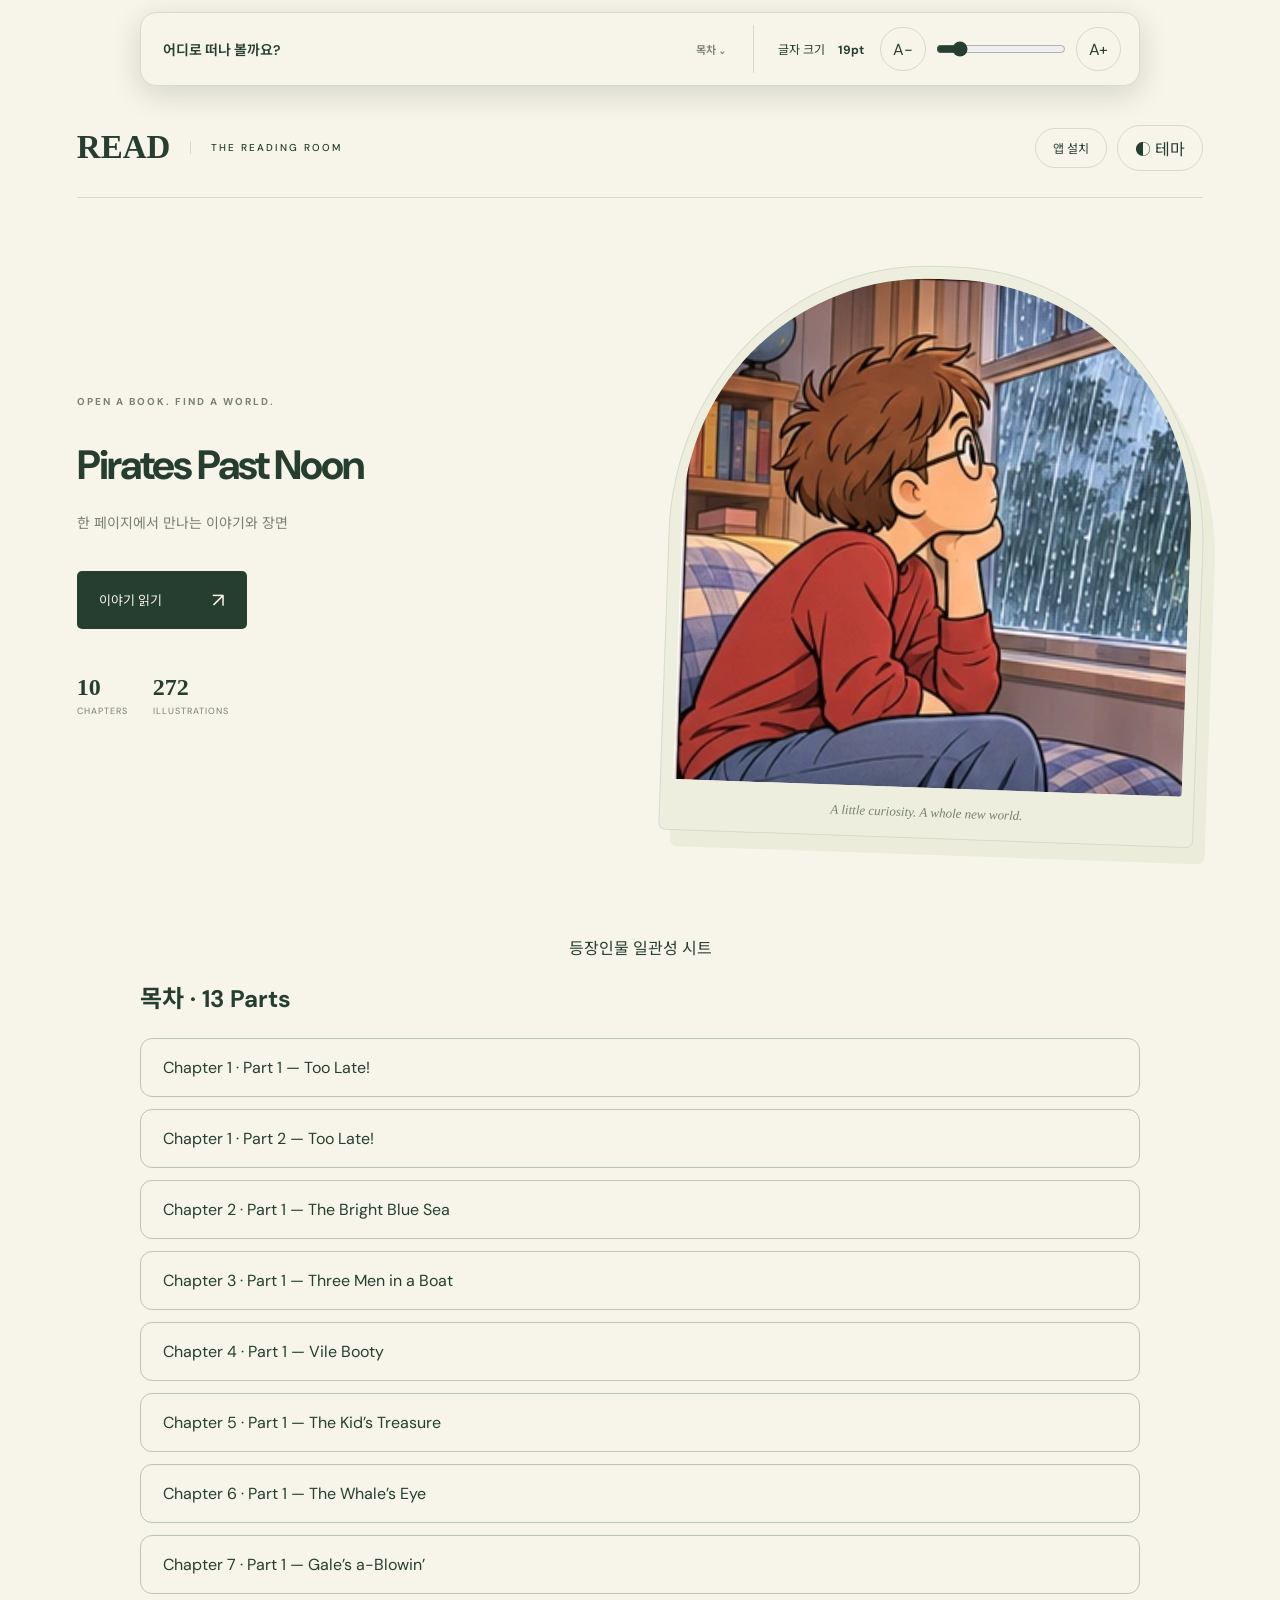
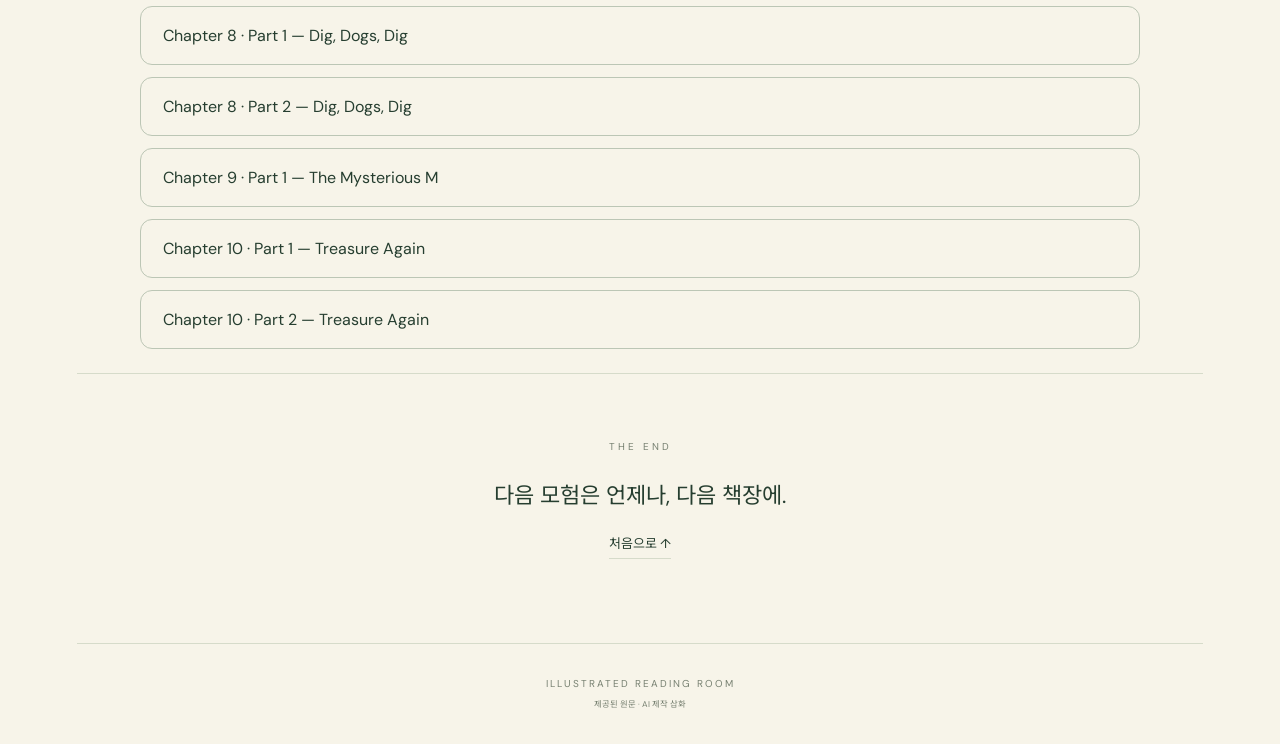
==== index.html @ d6812fd7 "Add pirate retreat scenes 257 through 272" ====
<!DOCTYPE html>

<html data-story-id="mth04-reading-room" lang="ko"><head><meta charset="utf-8"/><meta content="width=device-width,initial-scale=1,viewport-fit=cover" name="viewport"/><meta content="#263e30" name="theme-color"/><meta content="한 페이지에서 만나는 이야기와 장면" name="description"/><title>Pirates Past Noon · Illustrated Reader</title><link href="style.css?v=d8aa4997d341" rel="stylesheet"/><script defer="" src="app.js?v=d8aa4997d341"></script><script defer="" src="pwa.js?v=d8aa4997d341"></script><link href="manifest.webmanifest" rel="manifest"/><meta content="yes" name="mobile-web-app-capable"/><meta content="yes" name="apple-mobile-web-app-capable"/><meta content="Pirates Past Noon" name="apple-mobile-web-app-title"/><meta content="black-translucent" name="apple-mobile-web-app-status-bar-style"/><link href="assets/app-icon-180.png" rel="apple-touch-icon"/><link href="assets/app-icon-192.png" rel="icon" sizes="192x192" type="image/png"/><link href="learning.css" rel="stylesheet"/><script defer="" src="learning.js"></script></head>
<body><a class="skip" href="part-01-01.html">본문으로 이동</a><div aria-label="독서 도구" class="floating-reader" id="floating-reader" role="region"><details class="chapter-menu" id="chapter-menu"><summary>어디로 떠나 볼까요?<span aria-hidden="true">목차 ⌄</span></summary><nav aria-label="전체 이야기 목차" class="toc"><a href="part-01-01.html">Chapter 1 · Part 1 — Too Late!</a><a href="part-01-02.html">Chapter 1 · Part 2 — Too Late!</a><a href="part-02-01.html">Chapter 2 · Part 1 — The Bright Blue Sea</a><a href="part-03-01.html">Chapter 3 · Part 1 — Three Men in a Boat</a><a href="part-04-01.html">Chapter 4 · Part 1 — Vile Booty</a><a href="part-05-01.html">Chapter 5 · Part 1 — The Kid’s Treasure</a><a href="part-06-01.html">Chapter 6 · Part 1 — The Whale’s Eye</a><a href="part-07-01.html">Chapter 7 · Part 1 — Gale’s a-Blowin’</a><a href="part-08-01.html">Chapter 8 · Part 1 — Dig, Dogs, Dig</a><a href="part-08-02.html">Chapter 8 · Part 2 — Dig, Dogs, Dig</a><a href="part-09-01.html">Chapter 9 · Part 1 — The Mysterious M</a><a href="part-10-01.html">Chapter 10 · Part 1 — Treasure Again</a><a href="part-10-02.html">Chapter 10 · Part 2 — Treasure Again</a></nav></details><div class="reading-tools"><div><label for="font-size">글자 크기 <output for="font-size" id="font-value">19pt</output></label></div><div class="size-controls"><button aria-label="글자 크기 줄이기" id="smaller" type="button">A−</button><input aria-label="본문 글자 크기" id="font-size" max="50" min="14" step="1" type="range" value="19"/><button aria-label="글자 크기 늘리기" id="larger" type="button">A+</button></div></div></div>
<div class="shell"><header class="topbar"><a class="brand" href="#">READ<span>THE READING ROOM</span></a><button id="install-app" type="button">앱 설치</button><button aria-label="어두운 테마로 전환" id="theme" type="button">◐ <span>테마</span></button></header><main><div class="hero"><div class="hero-copy"><span class="eyebrow">OPEN A BOOK. FIND A WORLD.</span><h1 lang="en">Pirates Past Noon</h1><p class="hero-desc">한 페이지에서 만나는 이야기와 장면</p><a class="start" href="part-01-01.html">이야기 읽기 <span>↗</span></a><div class="stats"><span><b>10</b> CHAPTERS</span><span><b>272</b> ILLUSTRATIONS</span></div></div><div class="hero-art"><img alt="Jack watches the rain from his bedroom." height="306" src="assets/scene-0001.webp?v=d8aa4997d341" width="304"/><span class="art-note">A little curiosity. A whole new world.</span></div></div><p class="reader-links"><a href="characters.html">등장인물 일관성 시트</a></p><article><h2>목차 · 13 Parts</h2><nav class="part-index"><a href="part-01-01.html">Chapter 1 · Part 1 — Too Late!</a><a href="part-01-02.html">Chapter 1 · Part 2 — Too Late!</a><a href="part-02-01.html">Chapter 2 · Part 1 — The Bright Blue Sea</a><a href="part-03-01.html">Chapter 3 · Part 1 — Three Men in a Boat</a><a href="part-04-01.html">Chapter 4 · Part 1 — Vile Booty</a><a href="part-05-01.html">Chapter 5 · Part 1 — The Kid’s Treasure</a><a href="part-06-01.html">Chapter 6 · Part 1 — The Whale’s Eye</a><a href="part-07-01.html">Chapter 7 · Part 1 — Gale’s a-Blowin’</a><a href="part-08-01.html">Chapter 8 · Part 1 — Dig, Dogs, Dig</a><a href="part-08-02.html">Chapter 8 · Part 2 — Dig, Dogs, Dig</a><a href="part-09-01.html">Chapter 9 · Part 1 — The Mysterious M</a><a href="part-10-01.html">Chapter 10 · Part 1 — Treasure Again</a><a href="part-10-02.html">Chapter 10 · Part 2 — Treasure Again</a></nav></article><div class="end-note"><span>THE END</span><p>다음 모험은 언제나, 다음 책장에.</p><a href="#">처음으로 ↑</a></div></main><footer>ILLUSTRATED READING ROOM<br/><small>제공된 원문 · AI 제작 삽화</small></footer></div>
<dialog aria-labelledby="install-title" id="install-help"><h2 id="install-title">내 독서 앱으로 설치하기</h2><p id="install-instructions"></p><p class="install-note">설치 후 홈 화면이나 바탕 화면의 앱 아이콘을 눌러 열어 주세요.</p><div class="install-buttons"><button hidden="" id="read-fullscreen" type="button">전체화면으로 읽기</button><form method="dialog"><button>닫기</button></form></div></dialog></body></html>
---- style.css ----
@import url('https://fonts.googleapis.com/css2?family=DM+Sans:wght@400;500;600;700&family=Noto+Sans+KR:wght@400;500;600;700;800&display=swap');
:root{--paper:#f7f4e9;--ink:#263e30;--muted:#778071;--line:#d6dbca;--accent:#d6e17b;--card:#eeeedf;--reading:19pt;color-scheme:light}*{box-sizing:border-box}html{scroll-behavior:smooth;scroll-padding-top:24px}body{margin:0;background:var(--paper);color:var(--ink);font-family:'DM Sans','Noto Sans KR',sans-serif}body.dark{--paper:#19251e;--ink:#e8ecdf;--muted:#abb8a5;--line:#3e5143;--accent:#c7d777;--card:#23332a;color-scheme:dark}a{color:inherit;text-decoration:none}button,input{font:inherit}button{cursor:pointer;color:inherit;background:transparent;border:1px solid var(--line);border-radius:30px;padding:10px 17px}button:hover{background:var(--card)}button:disabled{opacity:.35;cursor:default}:focus-visible{outline:3px solid #b3783f;outline-offset:5px}.shell{max-width:1440px;margin:auto;padding:0 6%}.topbar{height:100px;display:flex;align-items:center;justify-content:space-between;border-bottom:1px solid var(--line)}.brand{font-family:Georgia,serif;font-weight:bold;font-size:33px;display:flex;align-items:center;gap:20px}.brand span{font-family:'DM Sans',sans-serif;font-size:10px;letter-spacing:2px;font-weight:500;border-left:1px solid var(--line);padding-left:20px}.hero{display:grid;grid-template-columns:1fr 1fr;align-items:center;gap:5%;padding:68px 0 80px}.eyebrow,.section-label>span{font-size:10px;letter-spacing:2px;font-weight:700;color:var(--muted)}h1{font-size:clamp(30px,3.2vw,47px);line-height:1.5;letter-spacing:-2px;margin:25px 0 0}.hero-en{font-family:Georgia,serif;font-style:italic;font-size:clamp(26px,3vw,42px);margin:12px 0 26px;color:var(--muted)}.hero-desc{font-size:14px;line-height:1.9;color:var(--muted)}.start{display:inline-flex;gap:50px;align-items:center;background:var(--ink);color:var(--paper);padding:16px 22px;border-radius:5px;margin-top:20px;font-size:13px}.start span{font-size:20px}.stats{display:flex;gap:25px;margin-top:45px;font-size:9px;letter-spacing:1px;color:var(--muted)}.stats b{font-family:Georgia,serif;font-size:24px;color:var(--ink);display:block;letter-spacing:0;margin-bottom:4px}.hero-art{position:relative;transform:rotate(2deg);padding:12px;background:var(--card);border:1px solid var(--line);border-radius:48% 48% 7px 7px;box-shadow:12px 16px 0 #a8b58222}.hero-art img{width:100%;height:auto;display:block;aspect-ratio:1;object-fit:cover;border-radius:48% 48% 3px 3px}.art-note{display:block;font-family:Georgia,serif;font-style:italic;text-align:center;font-size:13px;padding:17px 5px 5px;color:var(--muted)}.toc{border-top:1px solid var(--line);padding:45px 0 38px}.section-label h2{font-size:24px;letter-spacing:-1px;margin:10px 0 30px}.toc-book{margin-top:28px}.toc-book h3{font-size:12px;letter-spacing:1px;font-weight:600}.toc-links{display:grid;grid-template-columns:repeat(3,1fr);gap:0 25px}.toc-links a{padding:13px 0;border-bottom:1px solid var(--line);font-family:Georgia,serif;font-size:14px;display:flex;gap:15px;align-items:center}.toc-links a:hover{color:#a76936}.toc-links span{font-family:'DM Sans',sans-serif;color:var(--muted);font-size:10px}.reading-tools{display:flex;justify-content:space-between;align-items:center;gap:20px;padding:26px;background:var(--card);border-radius:7px;margin:12px 0 80px}.reading-tools label{display:block;margin-top:9px;font-size:13px}output{margin-left:10px;font-weight:700}.size-controls{display:flex;align-items:center;gap:12px}.size-controls input{width:180px;accent-color:var(--ink)}article{max-width:1000px;margin:auto}.book-intro{padding:65px 0;border-top:1px solid var(--line);margin-top:80px}.book-intro>span{font-size:11px;letter-spacing:3px}.book-intro h2{font:clamp(36px,5vw,64px)/1.15 Georgia,serif;max-width:650px;margin:20px 0}.book-intro p{font-size:13px;color:var(--muted)}.chapter{padding:30px 0 85px;scroll-margin-top:25px}.chapter-head{margin-bottom:45px;border-top:1px solid var(--line);padding-top:24px}.chapter-head>span{font-size:10px;letter-spacing:2px;color:var(--muted)}.chapter-head h3{font:clamp(29px,4vw,44px)/1.25 Georgia,serif;margin:16px 0}.story-text{font-family:Georgia,'Times New Roman',serif;font-size:var(--reading);line-height:1.85;overflow-wrap:anywhere;white-space:pre-line;margin:0 0 1em}figure{max-width:760px;margin:48px auto 55px}figure img{display:block;width:100%;height:auto;border-radius:5px;border:1px solid var(--line)}figcaption{font-size:12px;line-height:1.7;color:var(--muted);margin-top:13px}figcaption span{font-size:9px;letter-spacing:2px;margin-right:8px}.end-note{text-align:center;padding:60px 0 90px;border-top:1px solid var(--line)}.end-note span{font-size:10px;letter-spacing:3px;color:var(--muted)}.end-note p{font-size:22px}.end-note a{font-size:13px;border-bottom:1px solid var(--line);padding-bottom:6px}footer{text-align:center;border-top:1px solid var(--line);padding:30px;font-size:10px;letter-spacing:2px;line-height:2;color:var(--muted)}footer small{letter-spacing:0}.skip{position:absolute;top:-100px}.skip:focus{top:10px;background:var(--accent);padding:15px;z-index:10}@media(max-width:700px){.shell{padding:0 22px}.topbar{height:76px}.brand{font-size:27px;gap:12px}.brand span{font-size:8px;padding-left:12px;letter-spacing:1px}.hero{grid-template-columns:1fr;padding:45px 0;gap:40px}.hero-art{max-width:440px;width:100%;margin:auto}.hero-copy h1{font-size:34px}.hero-en{font-size:33px}.stats{margin-top:30px;gap:35px}.toc-links{grid-template-columns:repeat(2,minmax(0,1fr));gap:0 16px}.toc-links a{font-size:12px;gap:8px}.reading-tools{padding:20px;flex-direction:column;align-items:flex-start;margin-bottom:40px}.size-controls{width:100%}.size-controls input{flex:1;min-width:0}.book-intro{margin-top:30px;padding:40px 0}.chapter{padding-bottom:45px}figure{margin:32px 0}.hero-desc{font-size:13px}.chapter-head{margin-bottom:30px}}@media(prefers-reduced-motion:reduce){html{scroll-behavior:auto}}
/* Always-available reading controls */
.floating-reader{position:fixed;z-index:100;top:12px;left:50%;transform:translateX(-50%);width:min(1000px,calc(100% - 32px));display:flex;align-items:center;gap:24px;padding:12px 18px;background:var(--paper);border:1px solid var(--line);border-radius:16px;box-shadow:0 8px 30px #15261b26}
.chapter-menu{position:relative;flex:1;min-width:0}
.chapter-menu summary{display:flex;align-items:center;justify-content:space-between;gap:20px;cursor:pointer;list-style:none;font-size:14px;font-weight:600;padding:10px 4px}
.chapter-menu summary::-webkit-details-marker{display:none}
.chapter-menu summary>span{color:var(--muted);font-size:11px;white-space:nowrap}
.chapter-menu[open] summary>span{color:var(--ink)}
.floating-reader .toc{position:absolute;left:-18px;top:calc(100% + 20px);width:min(520px,calc(100vw - 32px));max-height:min(65vh,560px);overflow-y:auto;overscroll-behavior:contain;padding:12px 22px 22px;margin:0;border:1px solid var(--line);border-radius:14px;background:var(--paper);box-shadow:0 12px 36px #15261b26}
.floating-reader .toc-book{margin-top:10px}
.floating-reader .toc-links{grid-template-columns:repeat(2,minmax(0,1fr));gap:0 20px}
.floating-reader .reading-tools{flex:none;margin:0;padding:0 0 0 24px;border-left:1px solid var(--line);border-radius:0;background:transparent;gap:16px}
.floating-reader .reading-tools label{margin:0;font-size:12px;white-space:nowrap}
.floating-reader .size-controls{gap:8px;width:auto}
.floating-reader .size-controls button{padding:8px 12px;min-height:40px}
.floating-reader .size-controls input{width:130px;min-height:32px}
.shell{padding-top:90px}
html{scroll-padding-top:120px}
.chapter{scroll-margin-top:12px}
.skip:focus{top:100px;z-index:101}
@media(max-width:700px){
 .floating-reader{top:8px;width:calc(100% - 24px);padding:8px 14px;display:block;border-radius:13px}
 .chapter-menu summary{padding:5px 0 10px;font-size:13px;min-height:36px}
 .floating-reader .reading-tools{border-left:0;border-top:1px solid var(--line);padding:8px 0 0;display:flex;flex-direction:row;align-items:center;gap:10px}
 .floating-reader .reading-tools label{font-size:11px}
 .floating-reader output{margin-left:5px}
 .floating-reader .size-controls{flex:1;min-width:0;gap:6px}
 .floating-reader .size-controls input{flex:1;width:50px;min-width:0}
 .floating-reader .size-controls button{padding:7px 10px;font-size:12px}
 .floating-reader .toc{left:-14px;top:calc(100% + 63px);width:calc(100vw - 24px);max-height:calc(100dvh - 155px);padding:12px 16px 18px}
 .shell{padding-top:122px}
 html{scroll-padding-top:145px}
 .skip:focus{top:125px}
}
/* Installed app and installation help */
.floating-reader{top:calc(12px + env(safe-area-inset-top,0px))}
.shell{padding-top:calc(90px + env(safe-area-inset-top,0px));padding-bottom:env(safe-area-inset-bottom,0px)}
html{scroll-padding-top:calc(120px + env(safe-area-inset-top,0px))}
#install-app{font-size:12px;margin-left:auto;margin-right:10px}
#install-app[hidden],#read-fullscreen[hidden]{display:none}
#install-help{color:var(--ink);background:var(--paper);border:1px solid var(--line);border-radius:18px;padding:28px;width:min(440px,calc(100% - 36px));max-height:80dvh;overflow:auto;box-shadow:0 20px 80px #0004}
#install-help::backdrop{background:#15261b99}
#install-help h2{font-size:20px;margin:0 0 18px;line-height:1.5}
#install-help p{font-size:14px;line-height:1.9}
#install-help .install-note{font-size:12px;color:var(--muted)}
.install-buttons{display:flex;flex-wrap:wrap;justify-content:flex-end;gap:10px;margin-top:24px}
.install-buttons form{margin:0}
@media(max-width:700px){
 .floating-reader{top:calc(8px + env(safe-area-inset-top,0px))}
 .shell{padding-top:calc(122px + env(safe-area-inset-top,0px))}
 html{scroll-padding-top:calc(145px + env(safe-area-inset-top,0px))}
 #install-app{font-size:11px;padding:9px 11px;margin-right:6px}
 .topbar .brand span{display:none}
}
@media(display-mode:fullscreen),(display-mode:standalone){#install-app{display:none}}


/* Responsive reading layout and safe-area-aware floating controls. */
:root{--reader-bar-bottom:100px}
html{-webkit-text-size-adjust:100%;text-size-adjust:100%;scroll-padding-top:calc(var(--reader-bar-bottom) + 18px)}
.shell{padding-top:calc(var(--reader-bar-bottom) + 12px);padding-left:max(22px,env(safe-area-inset-left));padding-right:max(22px,env(safe-area-inset-right))}
.floating-reader{max-width:1000px}
.chapter-menu{position:static}
.floating-reader .toc{left:0;right:0;top:calc(100% + 8px);width:auto;max-height:calc(100dvh - var(--reader-bar-bottom) - 24px);scrollbar-gutter:stable}
.floating-reader .toc-links a{min-height:48px;font-family:'Noto Sans KR',sans-serif;line-height:1.6}
.floating-reader .size-controls button{min-width:44px;min-height:44px;touch-action:manipulation}
.floating-reader .size-controls input{min-height:44px;cursor:pointer}
.chapter-menu summary{min-height:44px}
article,.hero-copy,.chapter,.system-message{min-width:0}
.story-text{line-height:1.85}
figure a{display:block}
img{max-width:100%}
.skip:focus{top:calc(var(--reader-bar-bottom) + 8px)}
@media(min-width:701px){.shell{padding-left:6%;padding-right:6%}}
@media(max-width:700px){
 :root{--reading:16pt;--reader-bar-bottom:120px}
 .floating-reader{left:max(12px,env(safe-area-inset-left));right:max(12px,env(safe-area-inset-right));width:auto;transform:none;padding:4px 12px 6px;border-radius:12px}
 .chapter-menu summary{padding:0 2px;font-size:13px;gap:12px}
 .floating-reader .reading-tools{padding:2px 0 0;gap:10px}
 .floating-reader .reading-tools label{font-size:12px}
 .floating-reader .size-controls{gap:4px}
 .floating-reader .size-controls button{padding:0;font-size:13px}
 .floating-reader .size-controls input{width:100%;flex:1;min-width:30px;margin:0 4px}
 .floating-reader .toc{padding:10px 16px 16px;max-height:calc(100dvh - var(--reader-bar-bottom) - 20px)}
 .floating-reader .toc-links{grid-template-columns:1fr;gap:0}
 .floating-reader .toc-links a{font-size:14px;gap:14px;padding:10px 0}
 .topbar{height:64px;gap:8px}
 .topbar .brand{font-size:24px;letter-spacing:2px;white-space:nowrap}
 .topbar button{min-height:44px}
 #install-app{font-size:12px;padding:8px 12px}
 #theme{font-size:12px;padding:8px 12px;white-space:nowrap}
 .hero{padding:30px 0 40px;gap:28px}
 .hero h1{font-size:56px;line-height:1.25;margin-top:18px}
 .hero .eyebrow{font-size:9px;letter-spacing:1.5px}
 .hero-desc{font-size:17px;margin:14px 0;line-height:1.65;overflow-wrap:anywhere}
 .start{margin-top:12px;min-height:48px;padding:12px 20px}
 .stats{margin-top:24px;gap:32px}
 .hero-art{padding:7px;box-shadow:5px 7px 0 #a8b58222}
 .art-note{font-size:12px;padding:12px 4px 5px}
 .chapter{padding:18px 0 38px;scroll-margin-top:8px}
 .chapter-head{padding-top:20px;margin-bottom:26px}
 .chapter-head h3{font-size:27px;line-height:1.45;word-break:keep-all;overflow-wrap:anywhere}
 .story-text{margin-bottom:1em;line-height:1.85;letter-spacing:-.02em}
 .system-message{padding:14px 12px;border-left-width:2px;line-height:1.8;word-break:normal;overflow-wrap:anywhere}
 .scene-break{padding:12px}
 figure{margin:28px 0 34px}
 figure img{border-radius:3px}
 figcaption{font-size:11px;line-height:1.65;margin-top:9px;overflow-wrap:anywhere}
 .end-note{padding:36px 0 48px}
 .end-note p{font-size:18px;line-height:1.7;word-break:keep-all}
 footer{padding:24px 0;font-size:10px;letter-spacing:1px;overflow-wrap:anywhere}
 footer>a{display:inline-flex;align-items:center;min-height:44px;font-size:12px;letter-spacing:0}
 #install-help{padding:22px;max-height:calc(100dvh - 40px - env(safe-area-inset-top) - env(safe-area-inset-bottom))}
 .install-buttons button{min-height:44px}
}
@media(max-width:350px){
 .shell{padding-left:max(16px,env(safe-area-inset-left));padding-right:max(16px,env(safe-area-inset-right))}
 .floating-reader .reading-tools{gap:6px}
 .floating-reader .reading-tools label{font-size:11px}
 .floating-reader .size-controls input{margin:0 2px}
 .hero h1{font-size:50px}
}
---- learning.css ----
.vocab-word{font:inherit;color:inherit;border:0;background:transparent;padding:0;text-decoration:underline;text-underline-offset:.18em;cursor:pointer}.vocab-word:focus-visible{outline:2px solid #b36a23;border-radius:3px}.vocabulary-card{display:block;margin:.55em 0;padding:.7em .85em;border:1px solid #b2bdab;border-radius:12px;background:#eef1e5;font-size:.8em;line-height:1.6}.vocabulary-card>span{display:block}.vocabulary-card>button{font:inherit;margin-top:.3em;cursor:pointer}.dark .vocabulary-card{background:#26392f}.reader-links{text-align:center}.story-figure img{height:auto;object-fit:contain}
.part-links{display:flex;gap:12px;flex-wrap:wrap;justify-content:center;margin:24px auto}.part-links a{padding:6px 12px;border:1px solid #bcc6b5;border-radius:18px;color:inherit}.story-text{scroll-margin-top:150px}
.part-index{display:grid;gap:12px;margin:24px 0}.part-index a{padding:18px 22px;border:1px solid #bcc6b5;border-radius:12px;color:inherit;text-decoration:none}.part-index a:hover{background:#dce7d5}
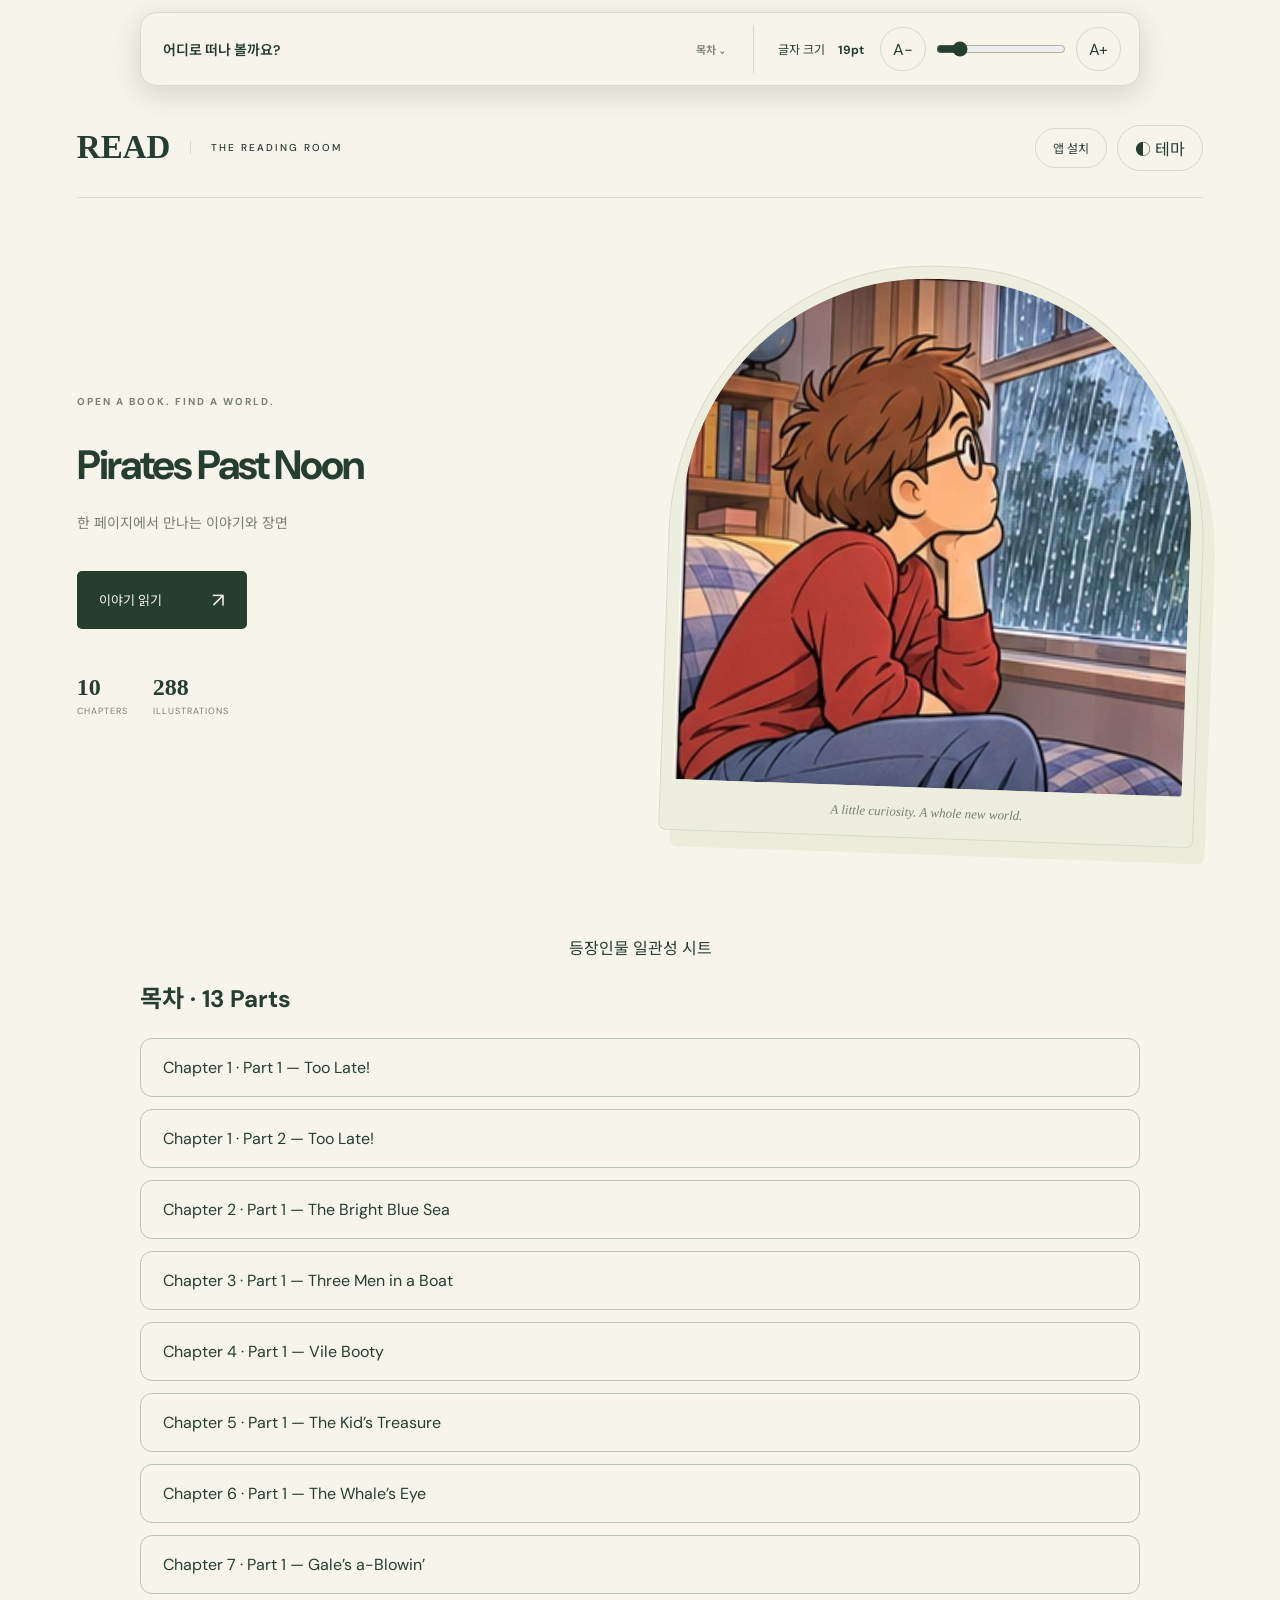
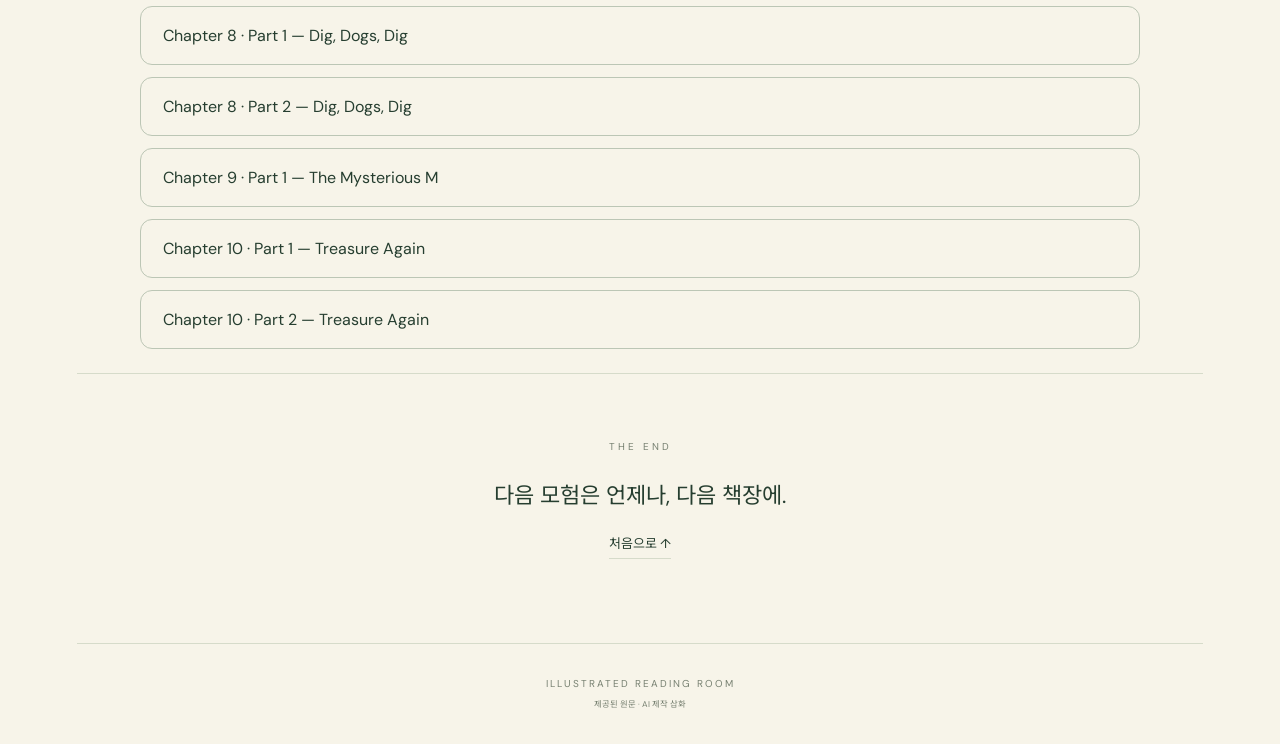
==== commit ce0ac743: "Add buried chest discovery scenes 273 through 288" ====
--- a/index.html
+++ b/index.html
@@ -1,6 +1,6 @@
 <!DOCTYPE html>
 
-<html data-story-id="mth04-reading-room" lang="ko"><head><meta charset="utf-8"/><meta content="width=device-width,initial-scale=1,viewport-fit=cover" name="viewport"/><meta content="#263e30" name="theme-color"/><meta content="한 페이지에서 만나는 이야기와 장면" name="description"/><title>Pirates Past Noon · Illustrated Reader</title><link href="style.css?v=d8aa4997d341" rel="stylesheet"/><script defer="" src="app.js?v=d8aa4997d341"></script><script defer="" src="pwa.js?v=d8aa4997d341"></script><link href="manifest.webmanifest" rel="manifest"/><meta content="yes" name="mobile-web-app-capable"/><meta content="yes" name="apple-mobile-web-app-capable"/><meta content="Pirates Past Noon" name="apple-mobile-web-app-title"/><meta content="black-translucent" name="apple-mobile-web-app-status-bar-style"/><link href="assets/app-icon-180.png" rel="apple-touch-icon"/><link href="assets/app-icon-192.png" rel="icon" sizes="192x192" type="image/png"/><link href="learning.css" rel="stylesheet"/><script defer="" src="learning.js"></script></head>
+<html data-story-id="mth04-reading-room" lang="ko"><head><meta charset="utf-8"/><meta content="width=device-width,initial-scale=1,viewport-fit=cover" name="viewport"/><meta content="#263e30" name="theme-color"/><meta content="한 페이지에서 만나는 이야기와 장면" name="description"/><title>Pirates Past Noon · Illustrated Reader</title><link href="style.css?v=20c53138d40f" rel="stylesheet"/><script defer="" src="app.js?v=20c53138d40f"></script><script defer="" src="pwa.js?v=20c53138d40f"></script><link href="manifest.webmanifest" rel="manifest"/><meta content="yes" name="mobile-web-app-capable"/><meta content="yes" name="apple-mobile-web-app-capable"/><meta content="Pirates Past Noon" name="apple-mobile-web-app-title"/><meta content="black-translucent" name="apple-mobile-web-app-status-bar-style"/><link href="assets/app-icon-180.png" rel="apple-touch-icon"/><link href="assets/app-icon-192.png" rel="icon" sizes="192x192" type="image/png"/><link href="learning.css" rel="stylesheet"/><script defer="" src="learning.js"></script></head>
 <body><a class="skip" href="part-01-01.html">본문으로 이동</a><div aria-label="독서 도구" class="floating-reader" id="floating-reader" role="region"><details class="chapter-menu" id="chapter-menu"><summary>어디로 떠나 볼까요?<span aria-hidden="true">목차 ⌄</span></summary><nav aria-label="전체 이야기 목차" class="toc"><a href="part-01-01.html">Chapter 1 · Part 1 — Too Late!</a><a href="part-01-02.html">Chapter 1 · Part 2 — Too Late!</a><a href="part-02-01.html">Chapter 2 · Part 1 — The Bright Blue Sea</a><a href="part-03-01.html">Chapter 3 · Part 1 — Three Men in a Boat</a><a href="part-04-01.html">Chapter 4 · Part 1 — Vile Booty</a><a href="part-05-01.html">Chapter 5 · Part 1 — The Kid’s Treasure</a><a href="part-06-01.html">Chapter 6 · Part 1 — The Whale’s Eye</a><a href="part-07-01.html">Chapter 7 · Part 1 — Gale’s a-Blowin’</a><a href="part-08-01.html">Chapter 8 · Part 1 — Dig, Dogs, Dig</a><a href="part-08-02.html">Chapter 8 · Part 2 — Dig, Dogs, Dig</a><a href="part-09-01.html">Chapter 9 · Part 1 — The Mysterious M</a><a href="part-10-01.html">Chapter 10 · Part 1 — Treasure Again</a><a href="part-10-02.html">Chapter 10 · Part 2 — Treasure Again</a></nav></details><div class="reading-tools"><div><label for="font-size">글자 크기 <output for="font-size" id="font-value">19pt</output></label></div><div class="size-controls"><button aria-label="글자 크기 줄이기" id="smaller" type="button">A−</button><input aria-label="본문 글자 크기" id="font-size" max="50" min="14" step="1" type="range" value="19"/><button aria-label="글자 크기 늘리기" id="larger" type="button">A+</button></div></div></div>
-<div class="shell"><header class="topbar"><a class="brand" href="#">READ<span>THE READING ROOM</span></a><button id="install-app" type="button">앱 설치</button><button aria-label="어두운 테마로 전환" id="theme" type="button">◐ <span>테마</span></button></header><main><div class="hero"><div class="hero-copy"><span class="eyebrow">OPEN A BOOK. FIND A WORLD.</span><h1 lang="en">Pirates Past Noon</h1><p class="hero-desc">한 페이지에서 만나는 이야기와 장면</p><a class="start" href="part-01-01.html">이야기 읽기 <span>↗</span></a><div class="stats"><span><b>10</b> CHAPTERS</span><span><b>272</b> ILLUSTRATIONS</span></div></div><div class="hero-art"><img alt="Jack watches the rain from his bedroom." height="306" src="assets/scene-0001.webp?v=d8aa4997d341" width="304"/><span class="art-note">A little curiosity. A whole new world.</span></div></div><p class="reader-links"><a href="characters.html">등장인물 일관성 시트</a></p><article><h2>목차 · 13 Parts</h2><nav class="part-index"><a href="part-01-01.html">Chapter 1 · Part 1 — Too Late!</a><a href="part-01-02.html">Chapter 1 · Part 2 — Too Late!</a><a href="part-02-01.html">Chapter 2 · Part 1 — The Bright Blue Sea</a><a href="part-03-01.html">Chapter 3 · Part 1 — Three Men in a Boat</a><a href="part-04-01.html">Chapter 4 · Part 1 — Vile Booty</a><a href="part-05-01.html">Chapter 5 · Part 1 — The Kid’s Treasure</a><a href="part-06-01.html">Chapter 6 · Part 1 — The Whale’s Eye</a><a href="part-07-01.html">Chapter 7 · Part 1 — Gale’s a-Blowin’</a><a href="part-08-01.html">Chapter 8 · Part 1 — Dig, Dogs, Dig</a><a href="part-08-02.html">Chapter 8 · Part 2 — Dig, Dogs, Dig</a><a href="part-09-01.html">Chapter 9 · Part 1 — The Mysterious M</a><a href="part-10-01.html">Chapter 10 · Part 1 — Treasure Again</a><a href="part-10-02.html">Chapter 10 · Part 2 — Treasure Again</a></nav></article><div class="end-note"><span>THE END</span><p>다음 모험은 언제나, 다음 책장에.</p><a href="#">처음으로 ↑</a></div></main><footer>ILLUSTRATED READING ROOM<br/><small>제공된 원문 · AI 제작 삽화</small></footer></div>
+<div class="shell"><header class="topbar"><a class="brand" href="#">READ<span>THE READING ROOM</span></a><button id="install-app" type="button">앱 설치</button><button aria-label="어두운 테마로 전환" id="theme" type="button">◐ <span>테마</span></button></header><main><div class="hero"><div class="hero-copy"><span class="eyebrow">OPEN A BOOK. FIND A WORLD.</span><h1 lang="en">Pirates Past Noon</h1><p class="hero-desc">한 페이지에서 만나는 이야기와 장면</p><a class="start" href="part-01-01.html">이야기 읽기 <span>↗</span></a><div class="stats"><span><b>10</b> CHAPTERS</span><span><b>288</b> ILLUSTRATIONS</span></div></div><div class="hero-art"><img alt="Jack watches the rain from his bedroom." height="306" src="assets/scene-0001.webp?v=20c53138d40f" width="304"/><span class="art-note">A little curiosity. A whole new world.</span></div></div><p class="reader-links"><a href="characters.html">등장인물 일관성 시트</a></p><article><h2>목차 · 13 Parts</h2><nav class="part-index"><a href="part-01-01.html">Chapter 1 · Part 1 — Too Late!</a><a href="part-01-02.html">Chapter 1 · Part 2 — Too Late!</a><a href="part-02-01.html">Chapter 2 · Part 1 — The Bright Blue Sea</a><a href="part-03-01.html">Chapter 3 · Part 1 — Three Men in a Boat</a><a href="part-04-01.html">Chapter 4 · Part 1 — Vile Booty</a><a href="part-05-01.html">Chapter 5 · Part 1 — The Kid’s Treasure</a><a href="part-06-01.html">Chapter 6 · Part 1 — The Whale’s Eye</a><a href="part-07-01.html">Chapter 7 · Part 1 — Gale’s a-Blowin’</a><a href="part-08-01.html">Chapter 8 · Part 1 — Dig, Dogs, Dig</a><a href="part-08-02.html">Chapter 8 · Part 2 — Dig, Dogs, Dig</a><a href="part-09-01.html">Chapter 9 · Part 1 — The Mysterious M</a><a href="part-10-01.html">Chapter 10 · Part 1 — Treasure Again</a><a href="part-10-02.html">Chapter 10 · Part 2 — Treasure Again</a></nav></article><div class="end-note"><span>THE END</span><p>다음 모험은 언제나, 다음 책장에.</p><a href="#">처음으로 ↑</a></div></main><footer>ILLUSTRATED READING ROOM<br/><small>제공된 원문 · AI 제작 삽화</small></footer></div>
 <dialog aria-labelledby="install-title" id="install-help"><h2 id="install-title">내 독서 앱으로 설치하기</h2><p id="install-instructions"></p><p class="install-note">설치 후 홈 화면이나 바탕 화면의 앱 아이콘을 눌러 열어 주세요.</p><div class="install-buttons"><button hidden="" id="read-fullscreen" type="button">전체화면으로 읽기</button><form method="dialog"><button>닫기</button></form></div></dialog></body></html>
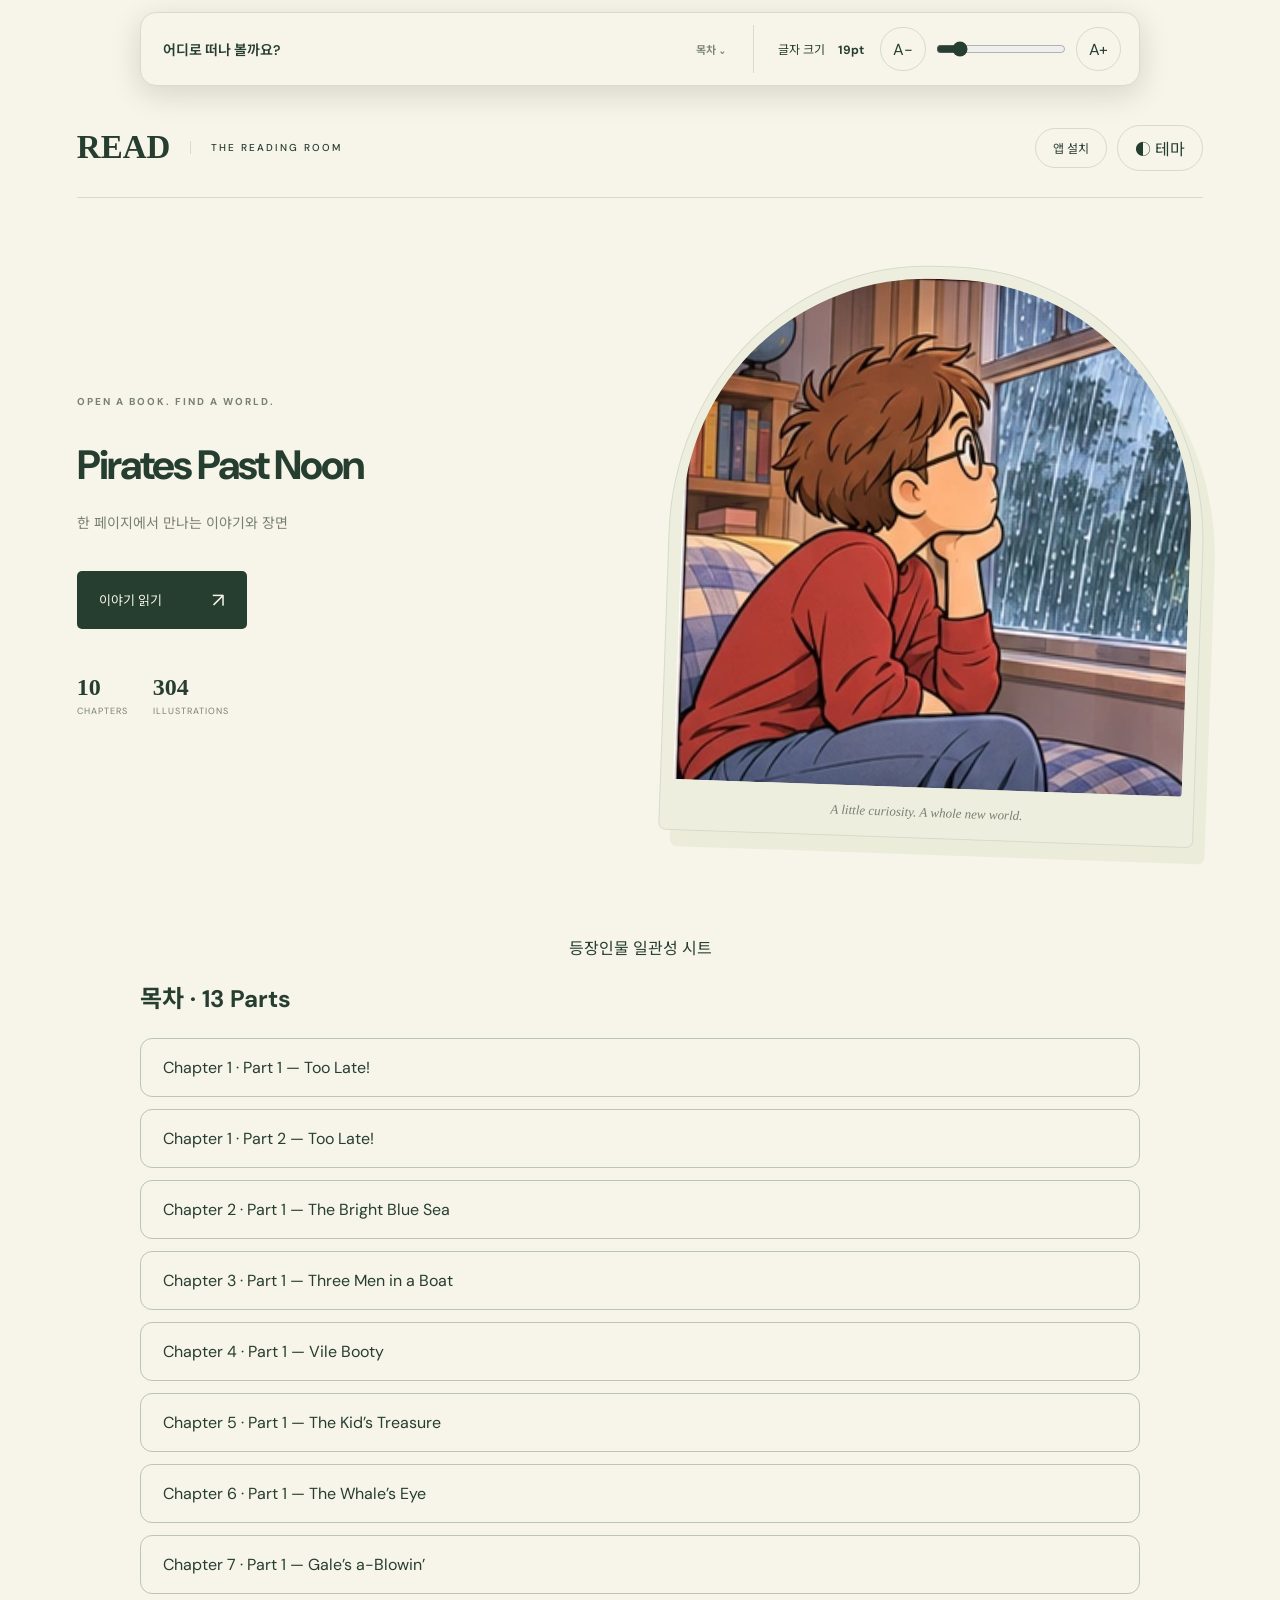
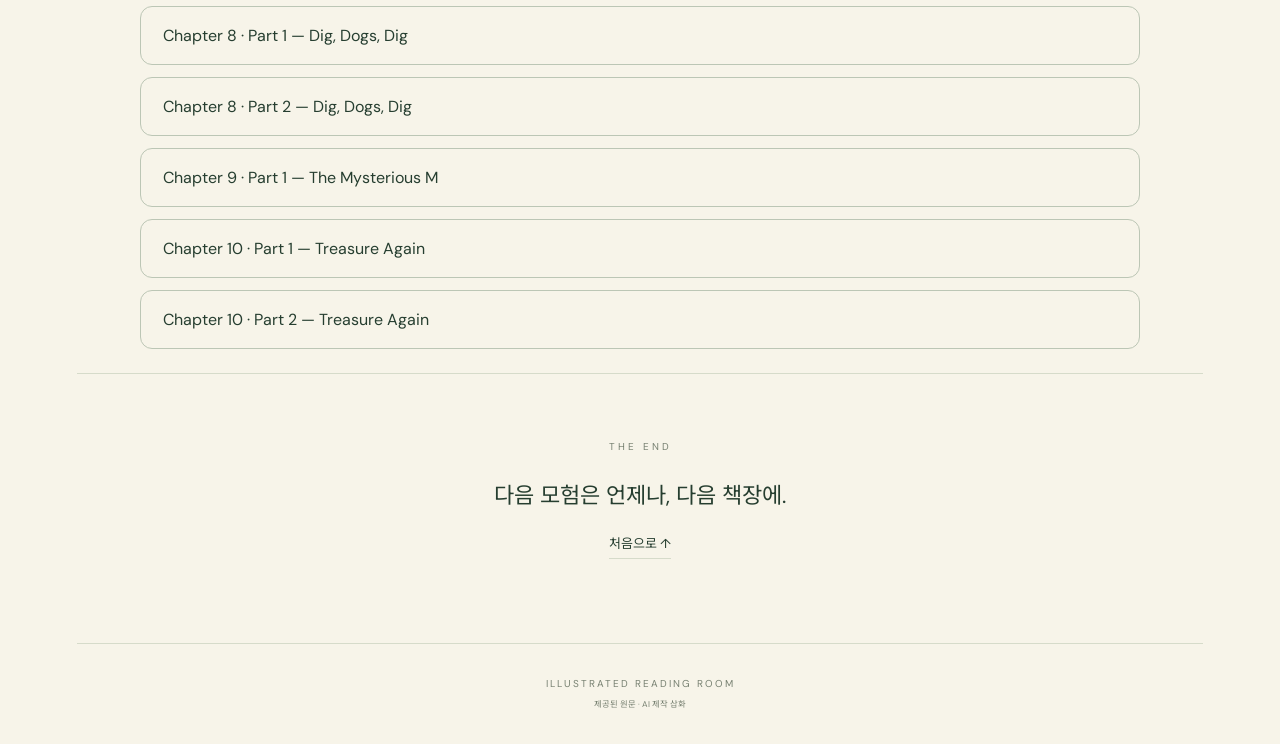
==== commit 4dbbca23: "Add return to Frog Creek scenes 289 through 304" ====
--- a/index.html
+++ b/index.html
@@ -1,6 +1,6 @@
 <!DOCTYPE html>
 
-<html data-story-id="mth04-reading-room" lang="ko"><head><meta charset="utf-8"/><meta content="width=device-width,initial-scale=1,viewport-fit=cover" name="viewport"/><meta content="#263e30" name="theme-color"/><meta content="한 페이지에서 만나는 이야기와 장면" name="description"/><title>Pirates Past Noon · Illustrated Reader</title><link href="style.css?v=20c53138d40f" rel="stylesheet"/><script defer="" src="app.js?v=20c53138d40f"></script><script defer="" src="pwa.js?v=20c53138d40f"></script><link href="manifest.webmanifest" rel="manifest"/><meta content="yes" name="mobile-web-app-capable"/><meta content="yes" name="apple-mobile-web-app-capable"/><meta content="Pirates Past Noon" name="apple-mobile-web-app-title"/><meta content="black-translucent" name="apple-mobile-web-app-status-bar-style"/><link href="assets/app-icon-180.png" rel="apple-touch-icon"/><link href="assets/app-icon-192.png" rel="icon" sizes="192x192" type="image/png"/><link href="learning.css" rel="stylesheet"/><script defer="" src="learning.js"></script></head>
+<html data-story-id="mth04-reading-room" lang="ko"><head><meta charset="utf-8"/><meta content="width=device-width,initial-scale=1,viewport-fit=cover" name="viewport"/><meta content="#263e30" name="theme-color"/><meta content="한 페이지에서 만나는 이야기와 장면" name="description"/><title>Pirates Past Noon · Illustrated Reader</title><link href="style.css?v=3463dd8f24c1" rel="stylesheet"/><script defer="" src="app.js?v=3463dd8f24c1"></script><script defer="" src="pwa.js?v=3463dd8f24c1"></script><link href="manifest.webmanifest" rel="manifest"/><meta content="yes" name="mobile-web-app-capable"/><meta content="yes" name="apple-mobile-web-app-capable"/><meta content="Pirates Past Noon" name="apple-mobile-web-app-title"/><meta content="black-translucent" name="apple-mobile-web-app-status-bar-style"/><link href="assets/app-icon-180.png" rel="apple-touch-icon"/><link href="assets/app-icon-192.png" rel="icon" sizes="192x192" type="image/png"/><link href="learning.css" rel="stylesheet"/><script defer="" src="learning.js"></script></head>
 <body><a class="skip" href="part-01-01.html">본문으로 이동</a><div aria-label="독서 도구" class="floating-reader" id="floating-reader" role="region"><details class="chapter-menu" id="chapter-menu"><summary>어디로 떠나 볼까요?<span aria-hidden="true">목차 ⌄</span></summary><nav aria-label="전체 이야기 목차" class="toc"><a href="part-01-01.html">Chapter 1 · Part 1 — Too Late!</a><a href="part-01-02.html">Chapter 1 · Part 2 — Too Late!</a><a href="part-02-01.html">Chapter 2 · Part 1 — The Bright Blue Sea</a><a href="part-03-01.html">Chapter 3 · Part 1 — Three Men in a Boat</a><a href="part-04-01.html">Chapter 4 · Part 1 — Vile Booty</a><a href="part-05-01.html">Chapter 5 · Part 1 — The Kid’s Treasure</a><a href="part-06-01.html">Chapter 6 · Part 1 — The Whale’s Eye</a><a href="part-07-01.html">Chapter 7 · Part 1 — Gale’s a-Blowin’</a><a href="part-08-01.html">Chapter 8 · Part 1 — Dig, Dogs, Dig</a><a href="part-08-02.html">Chapter 8 · Part 2 — Dig, Dogs, Dig</a><a href="part-09-01.html">Chapter 9 · Part 1 — The Mysterious M</a><a href="part-10-01.html">Chapter 10 · Part 1 — Treasure Again</a><a href="part-10-02.html">Chapter 10 · Part 2 — Treasure Again</a></nav></details><div class="reading-tools"><div><label for="font-size">글자 크기 <output for="font-size" id="font-value">19pt</output></label></div><div class="size-controls"><button aria-label="글자 크기 줄이기" id="smaller" type="button">A−</button><input aria-label="본문 글자 크기" id="font-size" max="50" min="14" step="1" type="range" value="19"/><button aria-label="글자 크기 늘리기" id="larger" type="button">A+</button></div></div></div>
-<div class="shell"><header class="topbar"><a class="brand" href="#">READ<span>THE READING ROOM</span></a><button id="install-app" type="button">앱 설치</button><button aria-label="어두운 테마로 전환" id="theme" type="button">◐ <span>테마</span></button></header><main><div class="hero"><div class="hero-copy"><span class="eyebrow">OPEN A BOOK. FIND A WORLD.</span><h1 lang="en">Pirates Past Noon</h1><p class="hero-desc">한 페이지에서 만나는 이야기와 장면</p><a class="start" href="part-01-01.html">이야기 읽기 <span>↗</span></a><div class="stats"><span><b>10</b> CHAPTERS</span><span><b>288</b> ILLUSTRATIONS</span></div></div><div class="hero-art"><img alt="Jack watches the rain from his bedroom." height="306" src="assets/scene-0001.webp?v=20c53138d40f" width="304"/><span class="art-note">A little curiosity. A whole new world.</span></div></div><p class="reader-links"><a href="characters.html">등장인물 일관성 시트</a></p><article><h2>목차 · 13 Parts</h2><nav class="part-index"><a href="part-01-01.html">Chapter 1 · Part 1 — Too Late!</a><a href="part-01-02.html">Chapter 1 · Part 2 — Too Late!</a><a href="part-02-01.html">Chapter 2 · Part 1 — The Bright Blue Sea</a><a href="part-03-01.html">Chapter 3 · Part 1 — Three Men in a Boat</a><a href="part-04-01.html">Chapter 4 · Part 1 — Vile Booty</a><a href="part-05-01.html">Chapter 5 · Part 1 — The Kid’s Treasure</a><a href="part-06-01.html">Chapter 6 · Part 1 — The Whale’s Eye</a><a href="part-07-01.html">Chapter 7 · Part 1 — Gale’s a-Blowin’</a><a href="part-08-01.html">Chapter 8 · Part 1 — Dig, Dogs, Dig</a><a href="part-08-02.html">Chapter 8 · Part 2 — Dig, Dogs, Dig</a><a href="part-09-01.html">Chapter 9 · Part 1 — The Mysterious M</a><a href="part-10-01.html">Chapter 10 · Part 1 — Treasure Again</a><a href="part-10-02.html">Chapter 10 · Part 2 — Treasure Again</a></nav></article><div class="end-note"><span>THE END</span><p>다음 모험은 언제나, 다음 책장에.</p><a href="#">처음으로 ↑</a></div></main><footer>ILLUSTRATED READING ROOM<br/><small>제공된 원문 · AI 제작 삽화</small></footer></div>
+<div class="shell"><header class="topbar"><a class="brand" href="#">READ<span>THE READING ROOM</span></a><button id="install-app" type="button">앱 설치</button><button aria-label="어두운 테마로 전환" id="theme" type="button">◐ <span>테마</span></button></header><main><div class="hero"><div class="hero-copy"><span class="eyebrow">OPEN A BOOK. FIND A WORLD.</span><h1 lang="en">Pirates Past Noon</h1><p class="hero-desc">한 페이지에서 만나는 이야기와 장면</p><a class="start" href="part-01-01.html">이야기 읽기 <span>↗</span></a><div class="stats"><span><b>10</b> CHAPTERS</span><span><b>304</b> ILLUSTRATIONS</span></div></div><div class="hero-art"><img alt="Jack watches the rain from his bedroom." height="306" src="assets/scene-0001.webp?v=3463dd8f24c1" width="304"/><span class="art-note">A little curiosity. A whole new world.</span></div></div><p class="reader-links"><a href="characters.html">등장인물 일관성 시트</a></p><article><h2>목차 · 13 Parts</h2><nav class="part-index"><a href="part-01-01.html">Chapter 1 · Part 1 — Too Late!</a><a href="part-01-02.html">Chapter 1 · Part 2 — Too Late!</a><a href="part-02-01.html">Chapter 2 · Part 1 — The Bright Blue Sea</a><a href="part-03-01.html">Chapter 3 · Part 1 — Three Men in a Boat</a><a href="part-04-01.html">Chapter 4 · Part 1 — Vile Booty</a><a href="part-05-01.html">Chapter 5 · Part 1 — The Kid’s Treasure</a><a href="part-06-01.html">Chapter 6 · Part 1 — The Whale’s Eye</a><a href="part-07-01.html">Chapter 7 · Part 1 — Gale’s a-Blowin’</a><a href="part-08-01.html">Chapter 8 · Part 1 — Dig, Dogs, Dig</a><a href="part-08-02.html">Chapter 8 · Part 2 — Dig, Dogs, Dig</a><a href="part-09-01.html">Chapter 9 · Part 1 — The Mysterious M</a><a href="part-10-01.html">Chapter 10 · Part 1 — Treasure Again</a><a href="part-10-02.html">Chapter 10 · Part 2 — Treasure Again</a></nav></article><div class="end-note"><span>THE END</span><p>다음 모험은 언제나, 다음 책장에.</p><a href="#">처음으로 ↑</a></div></main><footer>ILLUSTRATED READING ROOM<br/><small>제공된 원문 · AI 제작 삽화</small></footer></div>
 <dialog aria-labelledby="install-title" id="install-help"><h2 id="install-title">내 독서 앱으로 설치하기</h2><p id="install-instructions"></p><p class="install-note">설치 후 홈 화면이나 바탕 화면의 앱 아이콘을 눌러 열어 주세요.</p><div class="install-buttons"><button hidden="" id="read-fullscreen" type="button">전체화면으로 읽기</button><form method="dialog"><button>닫기</button></form></div></dialog></body></html>
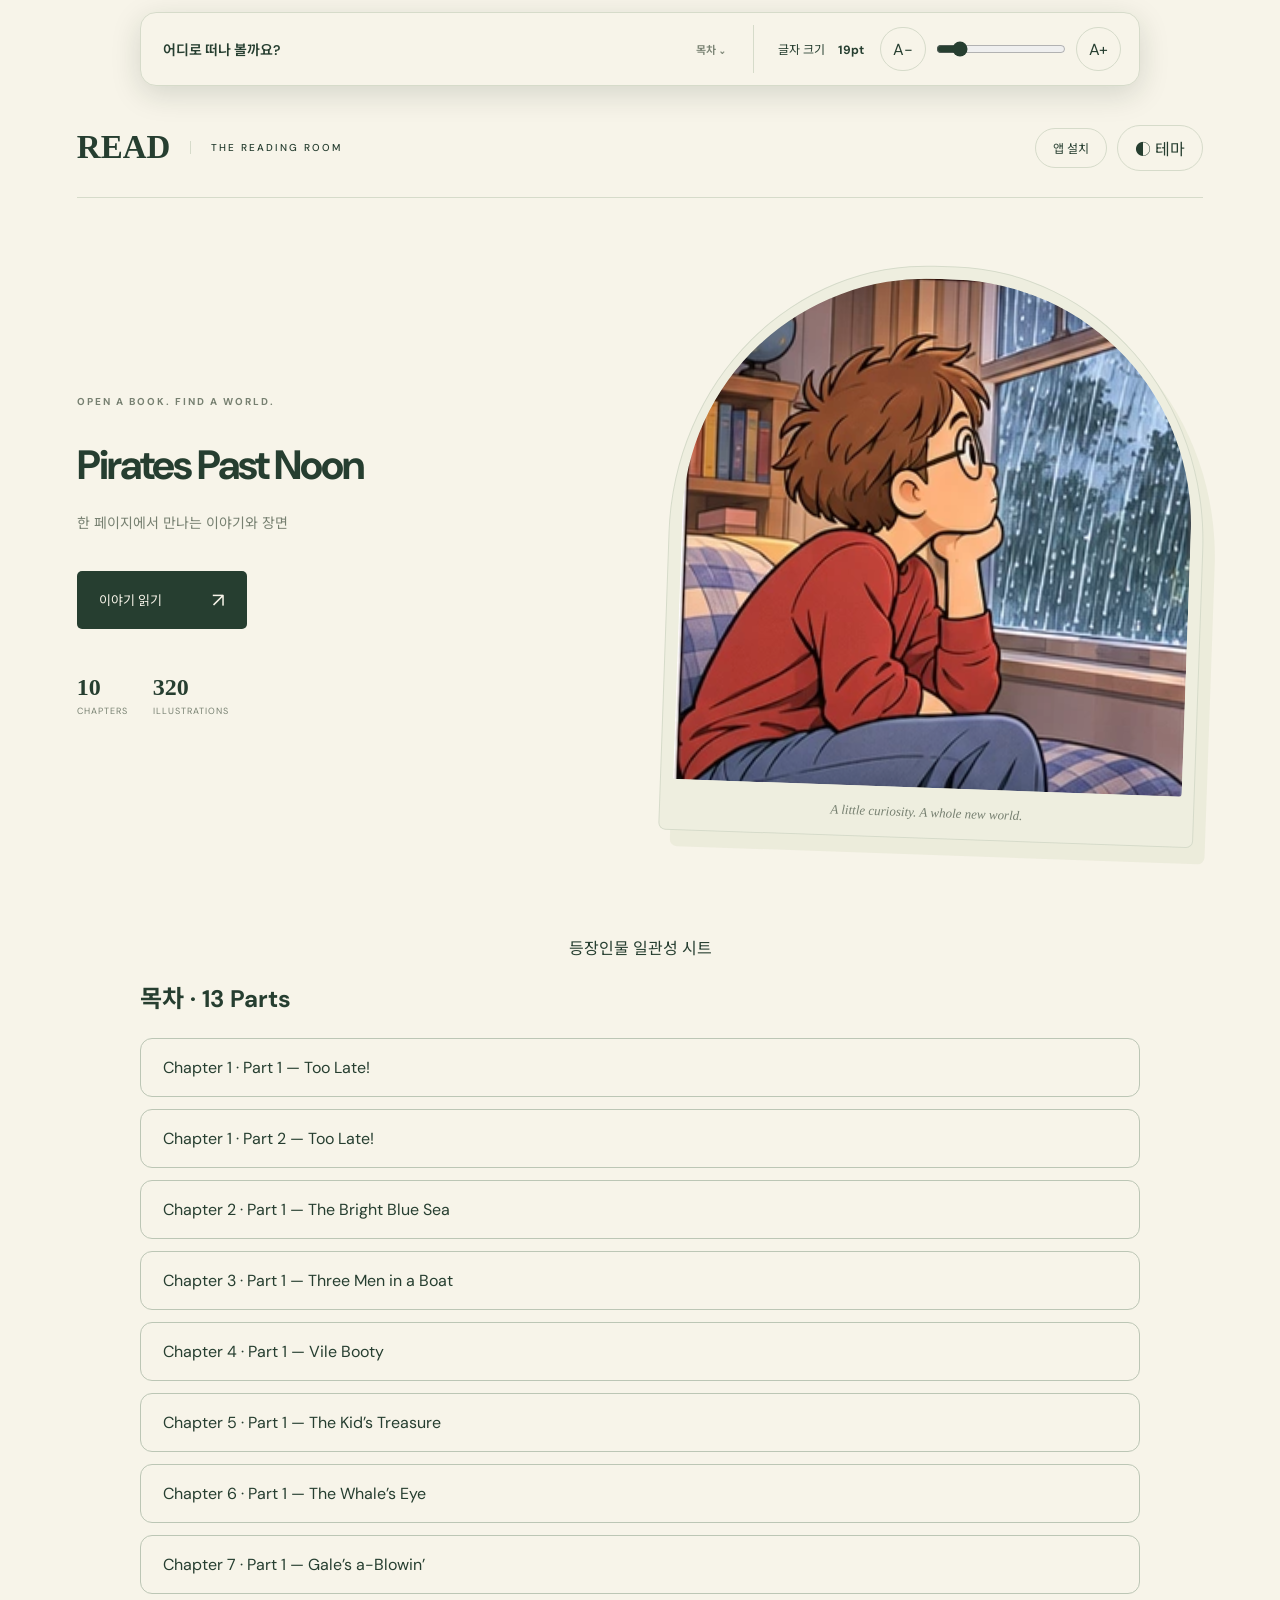
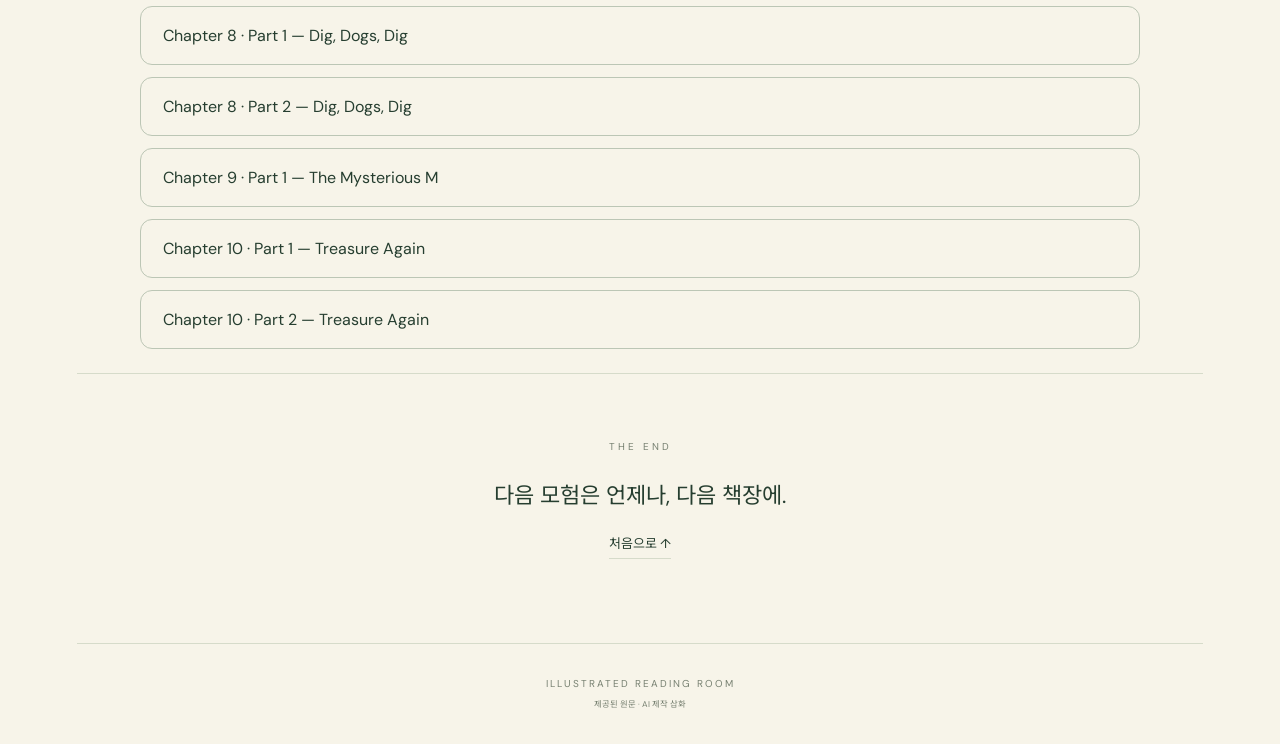
==== commit 7e224206: "Add Polly transformation scenes 305 through 320" ====
--- a/index.html
+++ b/index.html
@@ -1,6 +1,6 @@
 <!DOCTYPE html>
 
-<html data-story-id="mth04-reading-room" lang="ko"><head><meta charset="utf-8"/><meta content="width=device-width,initial-scale=1,viewport-fit=cover" name="viewport"/><meta content="#263e30" name="theme-color"/><meta content="한 페이지에서 만나는 이야기와 장면" name="description"/><title>Pirates Past Noon · Illustrated Reader</title><link href="style.css?v=3463dd8f24c1" rel="stylesheet"/><script defer="" src="app.js?v=3463dd8f24c1"></script><script defer="" src="pwa.js?v=3463dd8f24c1"></script><link href="manifest.webmanifest" rel="manifest"/><meta content="yes" name="mobile-web-app-capable"/><meta content="yes" name="apple-mobile-web-app-capable"/><meta content="Pirates Past Noon" name="apple-mobile-web-app-title"/><meta content="black-translucent" name="apple-mobile-web-app-status-bar-style"/><link href="assets/app-icon-180.png" rel="apple-touch-icon"/><link href="assets/app-icon-192.png" rel="icon" sizes="192x192" type="image/png"/><link href="learning.css" rel="stylesheet"/><script defer="" src="learning.js"></script></head>
+<html data-story-id="mth04-reading-room" lang="ko"><head><meta charset="utf-8"/><meta content="width=device-width,initial-scale=1,viewport-fit=cover" name="viewport"/><meta content="#263e30" name="theme-color"/><meta content="한 페이지에서 만나는 이야기와 장면" name="description"/><title>Pirates Past Noon · Illustrated Reader</title><link href="style.css?v=56627bf518e3" rel="stylesheet"/><script defer="" src="app.js?v=56627bf518e3"></script><script defer="" src="pwa.js?v=56627bf518e3"></script><link href="manifest.webmanifest" rel="manifest"/><meta content="yes" name="mobile-web-app-capable"/><meta content="yes" name="apple-mobile-web-app-capable"/><meta content="Pirates Past Noon" name="apple-mobile-web-app-title"/><meta content="black-translucent" name="apple-mobile-web-app-status-bar-style"/><link href="assets/app-icon-180.png" rel="apple-touch-icon"/><link href="assets/app-icon-192.png" rel="icon" sizes="192x192" type="image/png"/><link href="learning.css" rel="stylesheet"/><script defer="" src="learning.js"></script></head>
 <body><a class="skip" href="part-01-01.html">본문으로 이동</a><div aria-label="독서 도구" class="floating-reader" id="floating-reader" role="region"><details class="chapter-menu" id="chapter-menu"><summary>어디로 떠나 볼까요?<span aria-hidden="true">목차 ⌄</span></summary><nav aria-label="전체 이야기 목차" class="toc"><a href="part-01-01.html">Chapter 1 · Part 1 — Too Late!</a><a href="part-01-02.html">Chapter 1 · Part 2 — Too Late!</a><a href="part-02-01.html">Chapter 2 · Part 1 — The Bright Blue Sea</a><a href="part-03-01.html">Chapter 3 · Part 1 — Three Men in a Boat</a><a href="part-04-01.html">Chapter 4 · Part 1 — Vile Booty</a><a href="part-05-01.html">Chapter 5 · Part 1 — The Kid’s Treasure</a><a href="part-06-01.html">Chapter 6 · Part 1 — The Whale’s Eye</a><a href="part-07-01.html">Chapter 7 · Part 1 — Gale’s a-Blowin’</a><a href="part-08-01.html">Chapter 8 · Part 1 — Dig, Dogs, Dig</a><a href="part-08-02.html">Chapter 8 · Part 2 — Dig, Dogs, Dig</a><a href="part-09-01.html">Chapter 9 · Part 1 — The Mysterious M</a><a href="part-10-01.html">Chapter 10 · Part 1 — Treasure Again</a><a href="part-10-02.html">Chapter 10 · Part 2 — Treasure Again</a></nav></details><div class="reading-tools"><div><label for="font-size">글자 크기 <output for="font-size" id="font-value">19pt</output></label></div><div class="size-controls"><button aria-label="글자 크기 줄이기" id="smaller" type="button">A−</button><input aria-label="본문 글자 크기" id="font-size" max="50" min="14" step="1" type="range" value="19"/><button aria-label="글자 크기 늘리기" id="larger" type="button">A+</button></div></div></div>
-<div class="shell"><header class="topbar"><a class="brand" href="#">READ<span>THE READING ROOM</span></a><button id="install-app" type="button">앱 설치</button><button aria-label="어두운 테마로 전환" id="theme" type="button">◐ <span>테마</span></button></header><main><div class="hero"><div class="hero-copy"><span class="eyebrow">OPEN A BOOK. FIND A WORLD.</span><h1 lang="en">Pirates Past Noon</h1><p class="hero-desc">한 페이지에서 만나는 이야기와 장면</p><a class="start" href="part-01-01.html">이야기 읽기 <span>↗</span></a><div class="stats"><span><b>10</b> CHAPTERS</span><span><b>304</b> ILLUSTRATIONS</span></div></div><div class="hero-art"><img alt="Jack watches the rain from his bedroom." height="306" src="assets/scene-0001.webp?v=3463dd8f24c1" width="304"/><span class="art-note">A little curiosity. A whole new world.</span></div></div><p class="reader-links"><a href="characters.html">등장인물 일관성 시트</a></p><article><h2>목차 · 13 Parts</h2><nav class="part-index"><a href="part-01-01.html">Chapter 1 · Part 1 — Too Late!</a><a href="part-01-02.html">Chapter 1 · Part 2 — Too Late!</a><a href="part-02-01.html">Chapter 2 · Part 1 — The Bright Blue Sea</a><a href="part-03-01.html">Chapter 3 · Part 1 — Three Men in a Boat</a><a href="part-04-01.html">Chapter 4 · Part 1 — Vile Booty</a><a href="part-05-01.html">Chapter 5 · Part 1 — The Kid’s Treasure</a><a href="part-06-01.html">Chapter 6 · Part 1 — The Whale’s Eye</a><a href="part-07-01.html">Chapter 7 · Part 1 — Gale’s a-Blowin’</a><a href="part-08-01.html">Chapter 8 · Part 1 — Dig, Dogs, Dig</a><a href="part-08-02.html">Chapter 8 · Part 2 — Dig, Dogs, Dig</a><a href="part-09-01.html">Chapter 9 · Part 1 — The Mysterious M</a><a href="part-10-01.html">Chapter 10 · Part 1 — Treasure Again</a><a href="part-10-02.html">Chapter 10 · Part 2 — Treasure Again</a></nav></article><div class="end-note"><span>THE END</span><p>다음 모험은 언제나, 다음 책장에.</p><a href="#">처음으로 ↑</a></div></main><footer>ILLUSTRATED READING ROOM<br/><small>제공된 원문 · AI 제작 삽화</small></footer></div>
+<div class="shell"><header class="topbar"><a class="brand" href="#">READ<span>THE READING ROOM</span></a><button id="install-app" type="button">앱 설치</button><button aria-label="어두운 테마로 전환" id="theme" type="button">◐ <span>테마</span></button></header><main><div class="hero"><div class="hero-copy"><span class="eyebrow">OPEN A BOOK. FIND A WORLD.</span><h1 lang="en">Pirates Past Noon</h1><p class="hero-desc">한 페이지에서 만나는 이야기와 장면</p><a class="start" href="part-01-01.html">이야기 읽기 <span>↗</span></a><div class="stats"><span><b>10</b> CHAPTERS</span><span><b>320</b> ILLUSTRATIONS</span></div></div><div class="hero-art"><img alt="Jack watches the rain from his bedroom." height="306" src="assets/scene-0001.webp?v=56627bf518e3" width="304"/><span class="art-note">A little curiosity. A whole new world.</span></div></div><p class="reader-links"><a href="characters.html">등장인물 일관성 시트</a></p><article><h2>목차 · 13 Parts</h2><nav class="part-index"><a href="part-01-01.html">Chapter 1 · Part 1 — Too Late!</a><a href="part-01-02.html">Chapter 1 · Part 2 — Too Late!</a><a href="part-02-01.html">Chapter 2 · Part 1 — The Bright Blue Sea</a><a href="part-03-01.html">Chapter 3 · Part 1 — Three Men in a Boat</a><a href="part-04-01.html">Chapter 4 · Part 1 — Vile Booty</a><a href="part-05-01.html">Chapter 5 · Part 1 — The Kid’s Treasure</a><a href="part-06-01.html">Chapter 6 · Part 1 — The Whale’s Eye</a><a href="part-07-01.html">Chapter 7 · Part 1 — Gale’s a-Blowin’</a><a href="part-08-01.html">Chapter 8 · Part 1 — Dig, Dogs, Dig</a><a href="part-08-02.html">Chapter 8 · Part 2 — Dig, Dogs, Dig</a><a href="part-09-01.html">Chapter 9 · Part 1 — The Mysterious M</a><a href="part-10-01.html">Chapter 10 · Part 1 — Treasure Again</a><a href="part-10-02.html">Chapter 10 · Part 2 — Treasure Again</a></nav></article><div class="end-note"><span>THE END</span><p>다음 모험은 언제나, 다음 책장에.</p><a href="#">처음으로 ↑</a></div></main><footer>ILLUSTRATED READING ROOM<br/><small>제공된 원문 · AI 제작 삽화</small></footer></div>
 <dialog aria-labelledby="install-title" id="install-help"><h2 id="install-title">내 독서 앱으로 설치하기</h2><p id="install-instructions"></p><p class="install-note">설치 후 홈 화면이나 바탕 화면의 앱 아이콘을 눌러 열어 주세요.</p><div class="install-buttons"><button hidden="" id="read-fullscreen" type="button">전체화면으로 읽기</button><form method="dialog"><button>닫기</button></form></div></dialog></body></html>
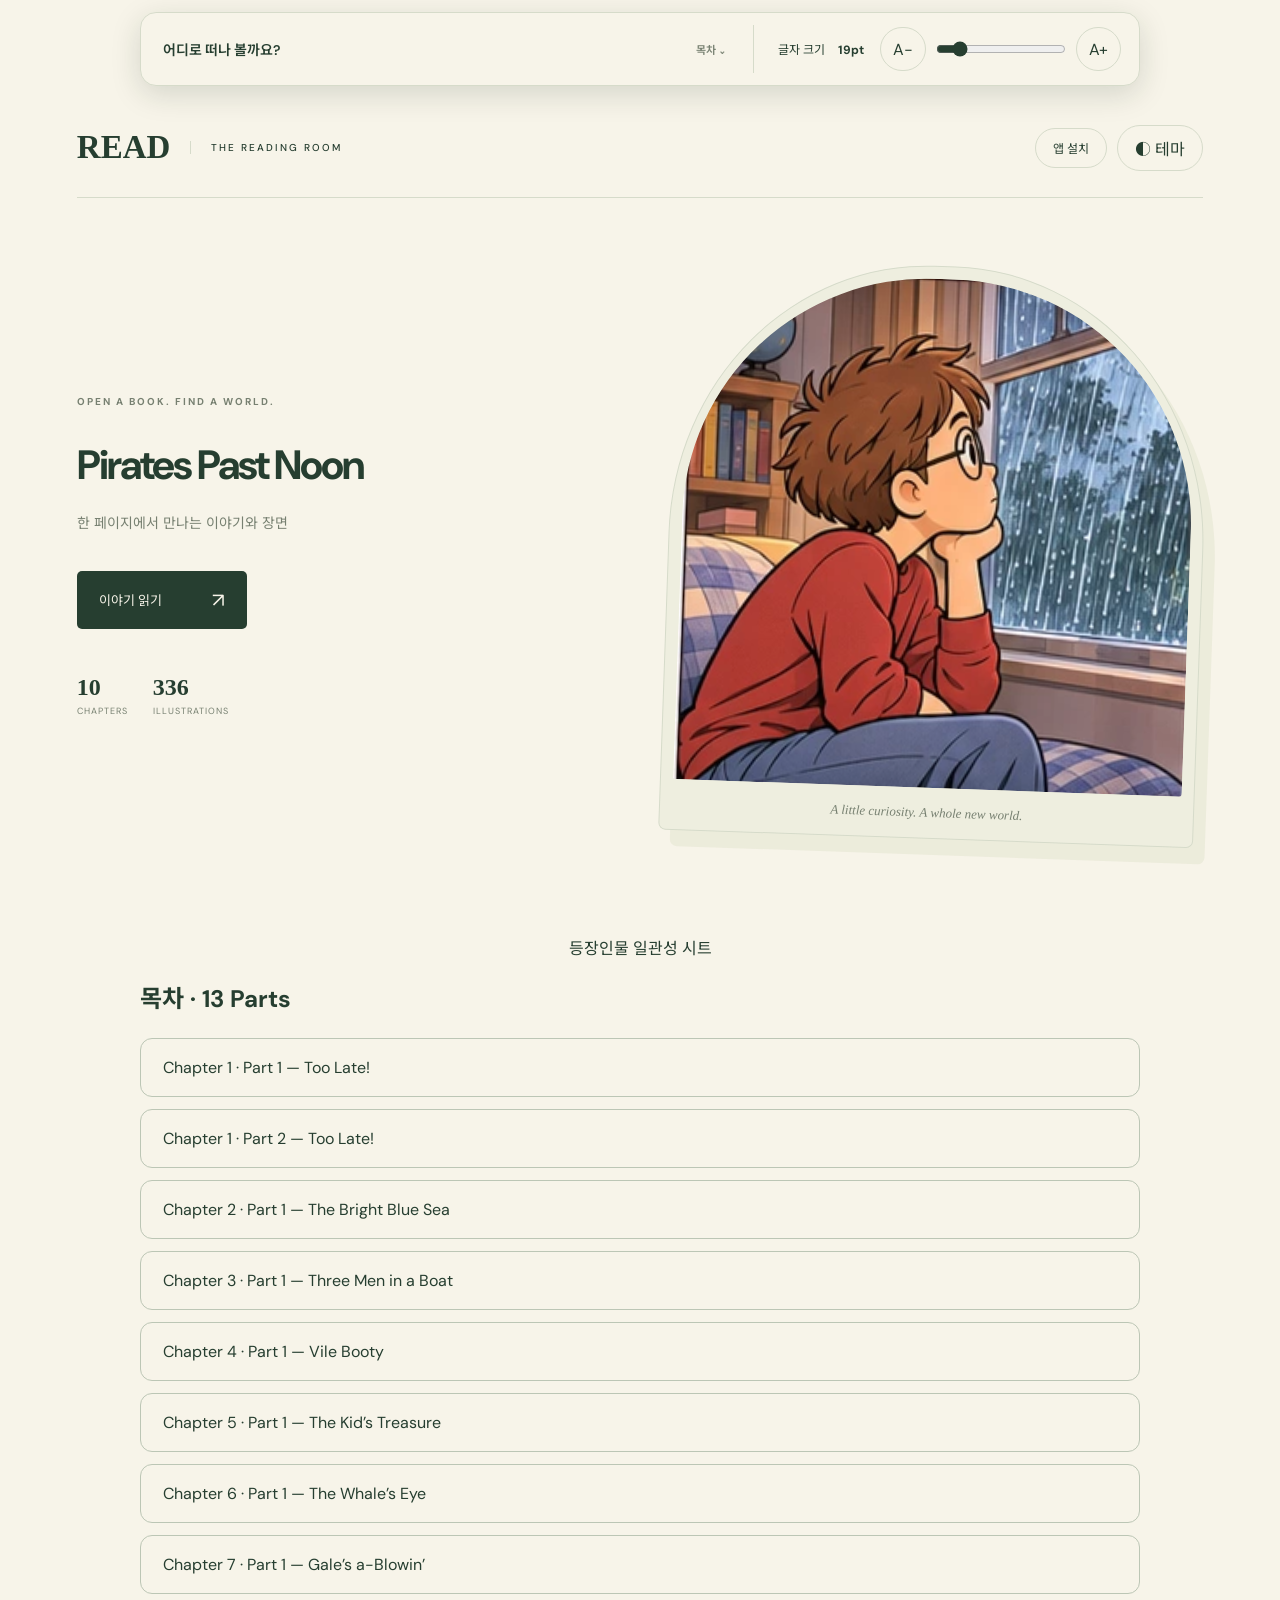
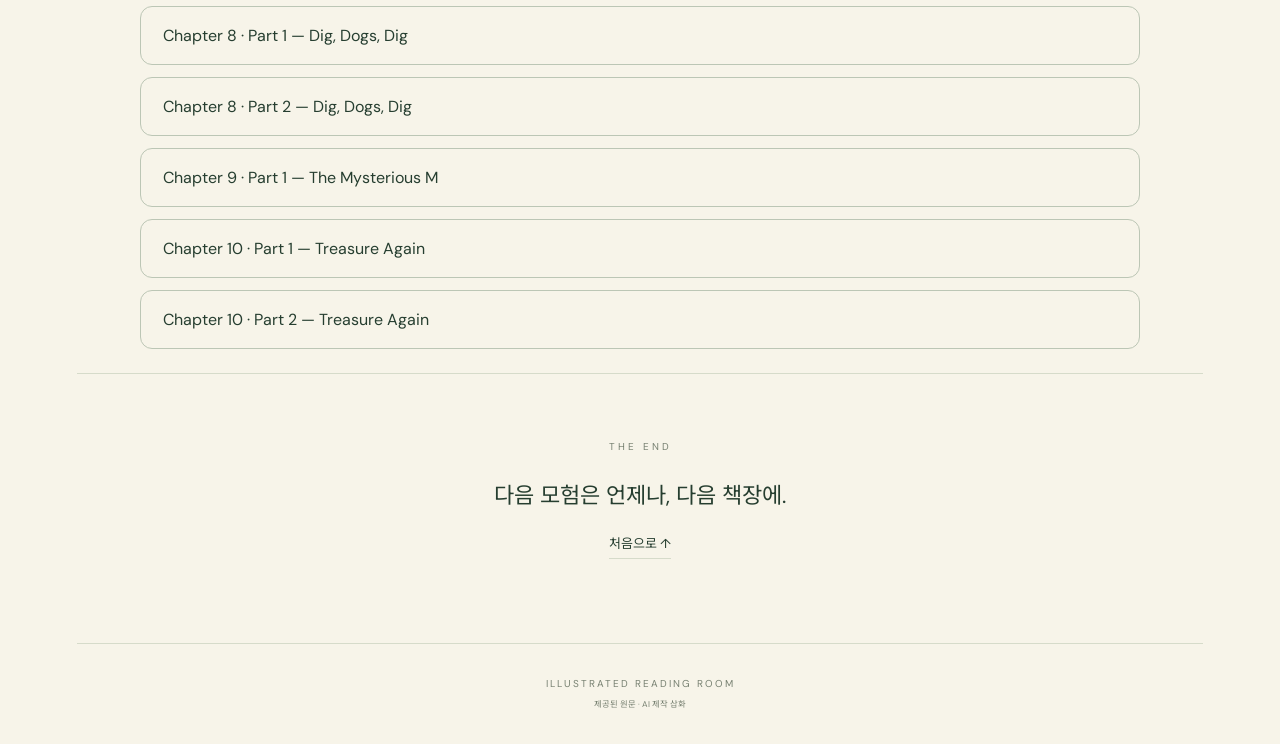
==== commit 6ed6894b: "Add Morgan library explanation scenes 321 through 336" ====
--- a/index.html
+++ b/index.html
@@ -1,6 +1,6 @@
 <!DOCTYPE html>
 
-<html data-story-id="mth04-reading-room" lang="ko"><head><meta charset="utf-8"/><meta content="width=device-width,initial-scale=1,viewport-fit=cover" name="viewport"/><meta content="#263e30" name="theme-color"/><meta content="한 페이지에서 만나는 이야기와 장면" name="description"/><title>Pirates Past Noon · Illustrated Reader</title><link href="style.css?v=56627bf518e3" rel="stylesheet"/><script defer="" src="app.js?v=56627bf518e3"></script><script defer="" src="pwa.js?v=56627bf518e3"></script><link href="manifest.webmanifest" rel="manifest"/><meta content="yes" name="mobile-web-app-capable"/><meta content="yes" name="apple-mobile-web-app-capable"/><meta content="Pirates Past Noon" name="apple-mobile-web-app-title"/><meta content="black-translucent" name="apple-mobile-web-app-status-bar-style"/><link href="assets/app-icon-180.png" rel="apple-touch-icon"/><link href="assets/app-icon-192.png" rel="icon" sizes="192x192" type="image/png"/><link href="learning.css" rel="stylesheet"/><script defer="" src="learning.js"></script></head>
+<html data-story-id="mth04-reading-room" lang="ko"><head><meta charset="utf-8"/><meta content="width=device-width,initial-scale=1,viewport-fit=cover" name="viewport"/><meta content="#263e30" name="theme-color"/><meta content="한 페이지에서 만나는 이야기와 장면" name="description"/><title>Pirates Past Noon · Illustrated Reader</title><link href="style.css?v=909de886705b" rel="stylesheet"/><script defer="" src="app.js?v=909de886705b"></script><script defer="" src="pwa.js?v=909de886705b"></script><link href="manifest.webmanifest" rel="manifest"/><meta content="yes" name="mobile-web-app-capable"/><meta content="yes" name="apple-mobile-web-app-capable"/><meta content="Pirates Past Noon" name="apple-mobile-web-app-title"/><meta content="black-translucent" name="apple-mobile-web-app-status-bar-style"/><link href="assets/app-icon-180.png" rel="apple-touch-icon"/><link href="assets/app-icon-192.png" rel="icon" sizes="192x192" type="image/png"/><link href="learning.css" rel="stylesheet"/><script defer="" src="learning.js"></script></head>
 <body><a class="skip" href="part-01-01.html">본문으로 이동</a><div aria-label="독서 도구" class="floating-reader" id="floating-reader" role="region"><details class="chapter-menu" id="chapter-menu"><summary>어디로 떠나 볼까요?<span aria-hidden="true">목차 ⌄</span></summary><nav aria-label="전체 이야기 목차" class="toc"><a href="part-01-01.html">Chapter 1 · Part 1 — Too Late!</a><a href="part-01-02.html">Chapter 1 · Part 2 — Too Late!</a><a href="part-02-01.html">Chapter 2 · Part 1 — The Bright Blue Sea</a><a href="part-03-01.html">Chapter 3 · Part 1 — Three Men in a Boat</a><a href="part-04-01.html">Chapter 4 · Part 1 — Vile Booty</a><a href="part-05-01.html">Chapter 5 · Part 1 — The Kid’s Treasure</a><a href="part-06-01.html">Chapter 6 · Part 1 — The Whale’s Eye</a><a href="part-07-01.html">Chapter 7 · Part 1 — Gale’s a-Blowin’</a><a href="part-08-01.html">Chapter 8 · Part 1 — Dig, Dogs, Dig</a><a href="part-08-02.html">Chapter 8 · Part 2 — Dig, Dogs, Dig</a><a href="part-09-01.html">Chapter 9 · Part 1 — The Mysterious M</a><a href="part-10-01.html">Chapter 10 · Part 1 — Treasure Again</a><a href="part-10-02.html">Chapter 10 · Part 2 — Treasure Again</a></nav></details><div class="reading-tools"><div><label for="font-size">글자 크기 <output for="font-size" id="font-value">19pt</output></label></div><div class="size-controls"><button aria-label="글자 크기 줄이기" id="smaller" type="button">A−</button><input aria-label="본문 글자 크기" id="font-size" max="50" min="14" step="1" type="range" value="19"/><button aria-label="글자 크기 늘리기" id="larger" type="button">A+</button></div></div></div>
-<div class="shell"><header class="topbar"><a class="brand" href="#">READ<span>THE READING ROOM</span></a><button id="install-app" type="button">앱 설치</button><button aria-label="어두운 테마로 전환" id="theme" type="button">◐ <span>테마</span></button></header><main><div class="hero"><div class="hero-copy"><span class="eyebrow">OPEN A BOOK. FIND A WORLD.</span><h1 lang="en">Pirates Past Noon</h1><p class="hero-desc">한 페이지에서 만나는 이야기와 장면</p><a class="start" href="part-01-01.html">이야기 읽기 <span>↗</span></a><div class="stats"><span><b>10</b> CHAPTERS</span><span><b>320</b> ILLUSTRATIONS</span></div></div><div class="hero-art"><img alt="Jack watches the rain from his bedroom." height="306" src="assets/scene-0001.webp?v=56627bf518e3" width="304"/><span class="art-note">A little curiosity. A whole new world.</span></div></div><p class="reader-links"><a href="characters.html">등장인물 일관성 시트</a></p><article><h2>목차 · 13 Parts</h2><nav class="part-index"><a href="part-01-01.html">Chapter 1 · Part 1 — Too Late!</a><a href="part-01-02.html">Chapter 1 · Part 2 — Too Late!</a><a href="part-02-01.html">Chapter 2 · Part 1 — The Bright Blue Sea</a><a href="part-03-01.html">Chapter 3 · Part 1 — Three Men in a Boat</a><a href="part-04-01.html">Chapter 4 · Part 1 — Vile Booty</a><a href="part-05-01.html">Chapter 5 · Part 1 — The Kid’s Treasure</a><a href="part-06-01.html">Chapter 6 · Part 1 — The Whale’s Eye</a><a href="part-07-01.html">Chapter 7 · Part 1 — Gale’s a-Blowin’</a><a href="part-08-01.html">Chapter 8 · Part 1 — Dig, Dogs, Dig</a><a href="part-08-02.html">Chapter 8 · Part 2 — Dig, Dogs, Dig</a><a href="part-09-01.html">Chapter 9 · Part 1 — The Mysterious M</a><a href="part-10-01.html">Chapter 10 · Part 1 — Treasure Again</a><a href="part-10-02.html">Chapter 10 · Part 2 — Treasure Again</a></nav></article><div class="end-note"><span>THE END</span><p>다음 모험은 언제나, 다음 책장에.</p><a href="#">처음으로 ↑</a></div></main><footer>ILLUSTRATED READING ROOM<br/><small>제공된 원문 · AI 제작 삽화</small></footer></div>
+<div class="shell"><header class="topbar"><a class="brand" href="#">READ<span>THE READING ROOM</span></a><button id="install-app" type="button">앱 설치</button><button aria-label="어두운 테마로 전환" id="theme" type="button">◐ <span>테마</span></button></header><main><div class="hero"><div class="hero-copy"><span class="eyebrow">OPEN A BOOK. FIND A WORLD.</span><h1 lang="en">Pirates Past Noon</h1><p class="hero-desc">한 페이지에서 만나는 이야기와 장면</p><a class="start" href="part-01-01.html">이야기 읽기 <span>↗</span></a><div class="stats"><span><b>10</b> CHAPTERS</span><span><b>336</b> ILLUSTRATIONS</span></div></div><div class="hero-art"><img alt="Jack watches the rain from his bedroom." height="306" src="assets/scene-0001.webp?v=909de886705b" width="304"/><span class="art-note">A little curiosity. A whole new world.</span></div></div><p class="reader-links"><a href="characters.html">등장인물 일관성 시트</a></p><article><h2>목차 · 13 Parts</h2><nav class="part-index"><a href="part-01-01.html">Chapter 1 · Part 1 — Too Late!</a><a href="part-01-02.html">Chapter 1 · Part 2 — Too Late!</a><a href="part-02-01.html">Chapter 2 · Part 1 — The Bright Blue Sea</a><a href="part-03-01.html">Chapter 3 · Part 1 — Three Men in a Boat</a><a href="part-04-01.html">Chapter 4 · Part 1 — Vile Booty</a><a href="part-05-01.html">Chapter 5 · Part 1 — The Kid’s Treasure</a><a href="part-06-01.html">Chapter 6 · Part 1 — The Whale’s Eye</a><a href="part-07-01.html">Chapter 7 · Part 1 — Gale’s a-Blowin’</a><a href="part-08-01.html">Chapter 8 · Part 1 — Dig, Dogs, Dig</a><a href="part-08-02.html">Chapter 8 · Part 2 — Dig, Dogs, Dig</a><a href="part-09-01.html">Chapter 9 · Part 1 — The Mysterious M</a><a href="part-10-01.html">Chapter 10 · Part 1 — Treasure Again</a><a href="part-10-02.html">Chapter 10 · Part 2 — Treasure Again</a></nav></article><div class="end-note"><span>THE END</span><p>다음 모험은 언제나, 다음 책장에.</p><a href="#">처음으로 ↑</a></div></main><footer>ILLUSTRATED READING ROOM<br/><small>제공된 원문 · AI 제작 삽화</small></footer></div>
 <dialog aria-labelledby="install-title" id="install-help"><h2 id="install-title">내 독서 앱으로 설치하기</h2><p id="install-instructions"></p><p class="install-note">설치 후 홈 화면이나 바탕 화면의 앱 아이콘을 눌러 열어 주세요.</p><div class="install-buttons"><button hidden="" id="read-fullscreen" type="button">전체화면으로 읽기</button><form method="dialog"><button>닫기</button></form></div></dialog></body></html>
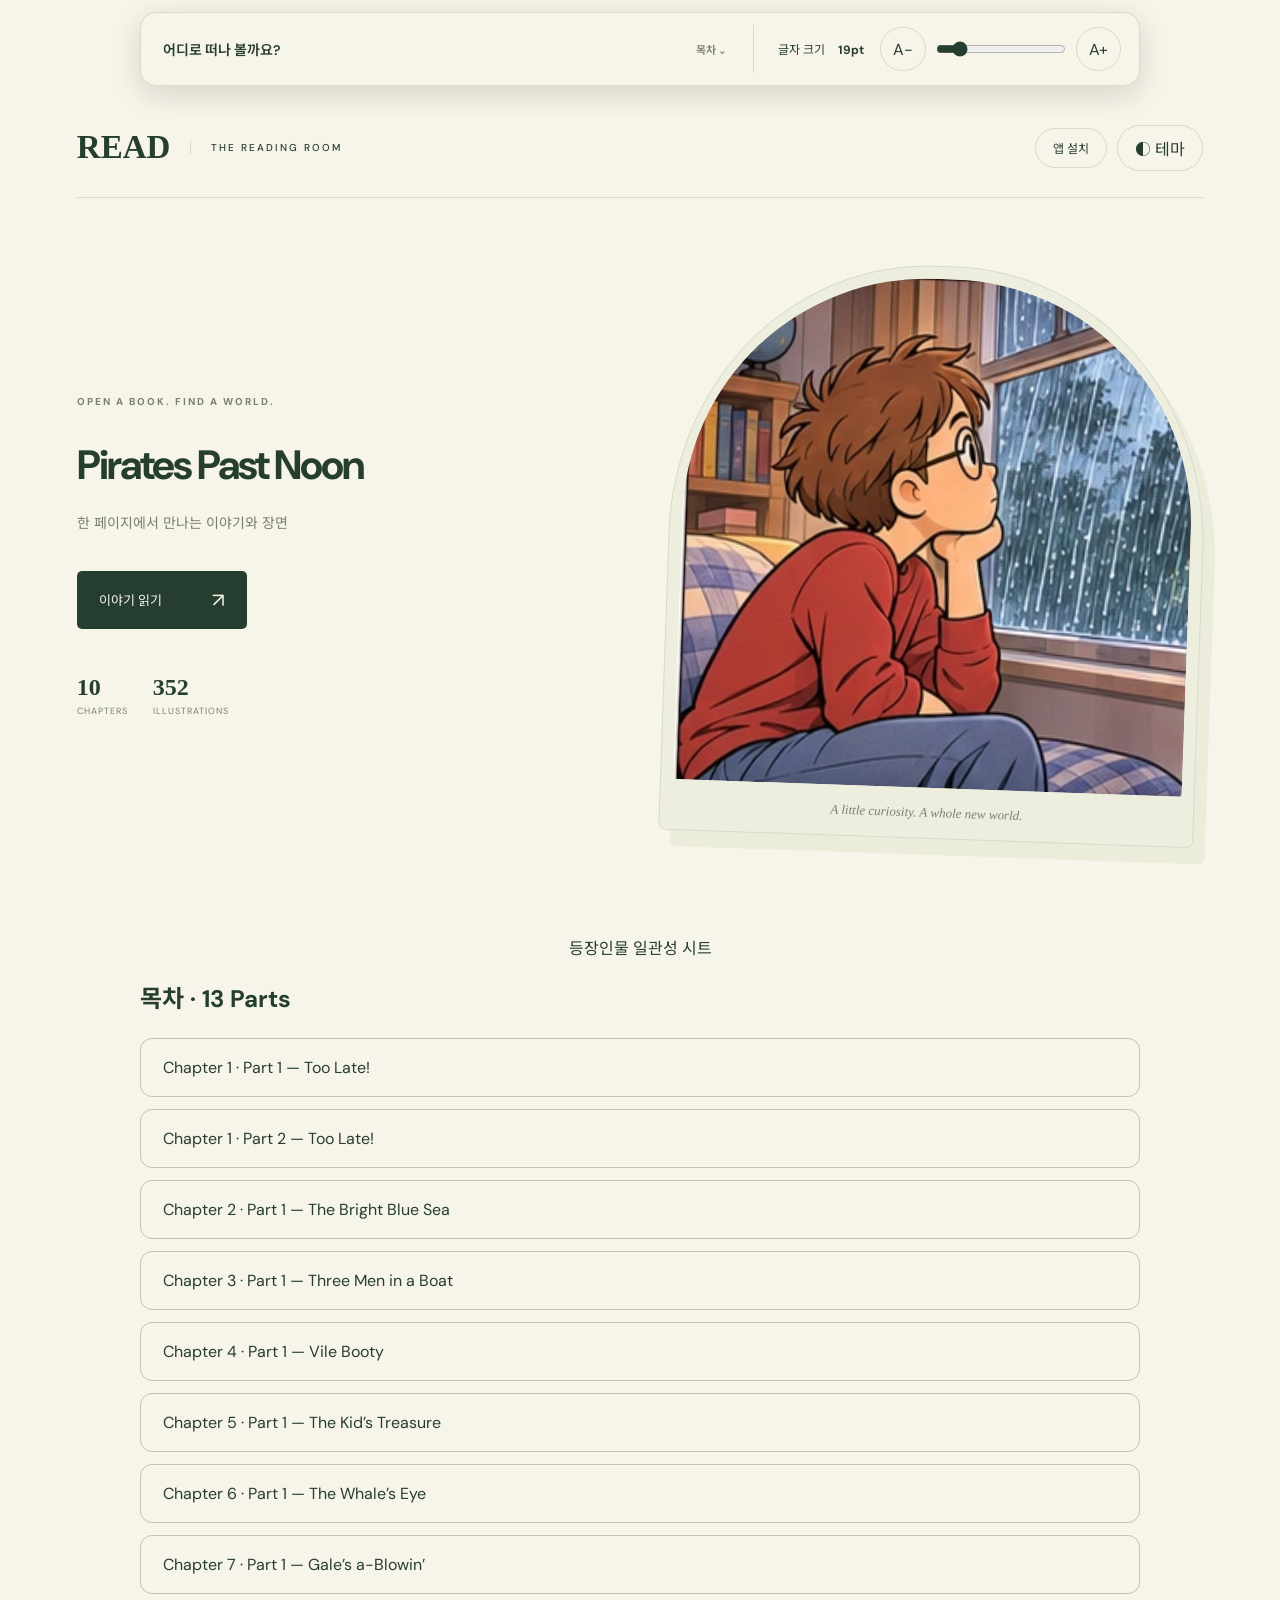
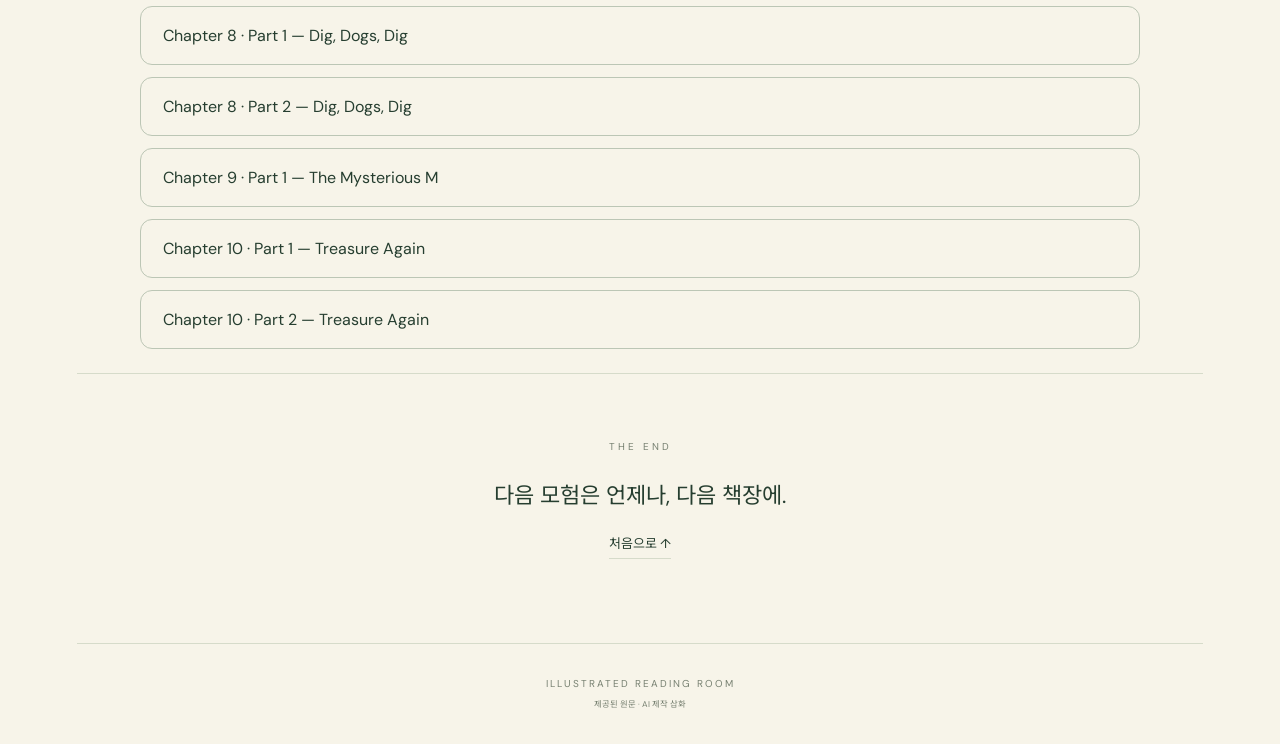
==== commit 40ec726a: "Illustrate chapter 10 magic and farewell scenes 337-352" ====
--- a/index.html
+++ b/index.html
@@ -1,6 +1,6 @@
 <!DOCTYPE html>
 
-<html data-story-id="mth04-reading-room" lang="ko"><head><meta charset="utf-8"/><meta content="width=device-width,initial-scale=1,viewport-fit=cover" name="viewport"/><meta content="#263e30" name="theme-color"/><meta content="한 페이지에서 만나는 이야기와 장면" name="description"/><title>Pirates Past Noon · Illustrated Reader</title><link href="style.css?v=909de886705b" rel="stylesheet"/><script defer="" src="app.js?v=909de886705b"></script><script defer="" src="pwa.js?v=909de886705b"></script><link href="manifest.webmanifest" rel="manifest"/><meta content="yes" name="mobile-web-app-capable"/><meta content="yes" name="apple-mobile-web-app-capable"/><meta content="Pirates Past Noon" name="apple-mobile-web-app-title"/><meta content="black-translucent" name="apple-mobile-web-app-status-bar-style"/><link href="assets/app-icon-180.png" rel="apple-touch-icon"/><link href="assets/app-icon-192.png" rel="icon" sizes="192x192" type="image/png"/><link href="learning.css" rel="stylesheet"/><script defer="" src="learning.js"></script></head>
+<html data-story-id="mth04-reading-room" lang="ko"><head><meta charset="utf-8"/><meta content="width=device-width,initial-scale=1,viewport-fit=cover" name="viewport"/><meta content="#263e30" name="theme-color"/><meta content="한 페이지에서 만나는 이야기와 장면" name="description"/><title>Pirates Past Noon · Illustrated Reader</title><link href="style.css?v=b53ebdf6a17c" rel="stylesheet"/><script defer="" src="app.js?v=b53ebdf6a17c"></script><script defer="" src="pwa.js?v=b53ebdf6a17c"></script><link href="manifest.webmanifest" rel="manifest"/><meta content="yes" name="mobile-web-app-capable"/><meta content="yes" name="apple-mobile-web-app-capable"/><meta content="Pirates Past Noon" name="apple-mobile-web-app-title"/><meta content="black-translucent" name="apple-mobile-web-app-status-bar-style"/><link href="assets/app-icon-180.png" rel="apple-touch-icon"/><link href="assets/app-icon-192.png" rel="icon" sizes="192x192" type="image/png"/><link href="learning.css" rel="stylesheet"/><script defer="" src="learning.js"></script></head>
 <body><a class="skip" href="part-01-01.html">본문으로 이동</a><div aria-label="독서 도구" class="floating-reader" id="floating-reader" role="region"><details class="chapter-menu" id="chapter-menu"><summary>어디로 떠나 볼까요?<span aria-hidden="true">목차 ⌄</span></summary><nav aria-label="전체 이야기 목차" class="toc"><a href="part-01-01.html">Chapter 1 · Part 1 — Too Late!</a><a href="part-01-02.html">Chapter 1 · Part 2 — Too Late!</a><a href="part-02-01.html">Chapter 2 · Part 1 — The Bright Blue Sea</a><a href="part-03-01.html">Chapter 3 · Part 1 — Three Men in a Boat</a><a href="part-04-01.html">Chapter 4 · Part 1 — Vile Booty</a><a href="part-05-01.html">Chapter 5 · Part 1 — The Kid’s Treasure</a><a href="part-06-01.html">Chapter 6 · Part 1 — The Whale’s Eye</a><a href="part-07-01.html">Chapter 7 · Part 1 — Gale’s a-Blowin’</a><a href="part-08-01.html">Chapter 8 · Part 1 — Dig, Dogs, Dig</a><a href="part-08-02.html">Chapter 8 · Part 2 — Dig, Dogs, Dig</a><a href="part-09-01.html">Chapter 9 · Part 1 — The Mysterious M</a><a href="part-10-01.html">Chapter 10 · Part 1 — Treasure Again</a><a href="part-10-02.html">Chapter 10 · Part 2 — Treasure Again</a></nav></details><div class="reading-tools"><div><label for="font-size">글자 크기 <output for="font-size" id="font-value">19pt</output></label></div><div class="size-controls"><button aria-label="글자 크기 줄이기" id="smaller" type="button">A−</button><input aria-label="본문 글자 크기" id="font-size" max="50" min="14" step="1" type="range" value="19"/><button aria-label="글자 크기 늘리기" id="larger" type="button">A+</button></div></div></div>
-<div class="shell"><header class="topbar"><a class="brand" href="#">READ<span>THE READING ROOM</span></a><button id="install-app" type="button">앱 설치</button><button aria-label="어두운 테마로 전환" id="theme" type="button">◐ <span>테마</span></button></header><main><div class="hero"><div class="hero-copy"><span class="eyebrow">OPEN A BOOK. FIND A WORLD.</span><h1 lang="en">Pirates Past Noon</h1><p class="hero-desc">한 페이지에서 만나는 이야기와 장면</p><a class="start" href="part-01-01.html">이야기 읽기 <span>↗</span></a><div class="stats"><span><b>10</b> CHAPTERS</span><span><b>336</b> ILLUSTRATIONS</span></div></div><div class="hero-art"><img alt="Jack watches the rain from his bedroom." height="306" src="assets/scene-0001.webp?v=909de886705b" width="304"/><span class="art-note">A little curiosity. A whole new world.</span></div></div><p class="reader-links"><a href="characters.html">등장인물 일관성 시트</a></p><article><h2>목차 · 13 Parts</h2><nav class="part-index"><a href="part-01-01.html">Chapter 1 · Part 1 — Too Late!</a><a href="part-01-02.html">Chapter 1 · Part 2 — Too Late!</a><a href="part-02-01.html">Chapter 2 · Part 1 — The Bright Blue Sea</a><a href="part-03-01.html">Chapter 3 · Part 1 — Three Men in a Boat</a><a href="part-04-01.html">Chapter 4 · Part 1 — Vile Booty</a><a href="part-05-01.html">Chapter 5 · Part 1 — The Kid’s Treasure</a><a href="part-06-01.html">Chapter 6 · Part 1 — The Whale’s Eye</a><a href="part-07-01.html">Chapter 7 · Part 1 — Gale’s a-Blowin’</a><a href="part-08-01.html">Chapter 8 · Part 1 — Dig, Dogs, Dig</a><a href="part-08-02.html">Chapter 8 · Part 2 — Dig, Dogs, Dig</a><a href="part-09-01.html">Chapter 9 · Part 1 — The Mysterious M</a><a href="part-10-01.html">Chapter 10 · Part 1 — Treasure Again</a><a href="part-10-02.html">Chapter 10 · Part 2 — Treasure Again</a></nav></article><div class="end-note"><span>THE END</span><p>다음 모험은 언제나, 다음 책장에.</p><a href="#">처음으로 ↑</a></div></main><footer>ILLUSTRATED READING ROOM<br/><small>제공된 원문 · AI 제작 삽화</small></footer></div>
+<div class="shell"><header class="topbar"><a class="brand" href="#">READ<span>THE READING ROOM</span></a><button id="install-app" type="button">앱 설치</button><button aria-label="어두운 테마로 전환" id="theme" type="button">◐ <span>테마</span></button></header><main><div class="hero"><div class="hero-copy"><span class="eyebrow">OPEN A BOOK. FIND A WORLD.</span><h1 lang="en">Pirates Past Noon</h1><p class="hero-desc">한 페이지에서 만나는 이야기와 장면</p><a class="start" href="part-01-01.html">이야기 읽기 <span>↗</span></a><div class="stats"><span><b>10</b> CHAPTERS</span><span><b>352</b> ILLUSTRATIONS</span></div></div><div class="hero-art"><img alt="Jack watches the rain from his bedroom." height="306" src="assets/scene-0001.webp?v=b53ebdf6a17c" width="304"/><span class="art-note">A little curiosity. A whole new world.</span></div></div><p class="reader-links"><a href="characters.html">등장인물 일관성 시트</a></p><article><h2>목차 · 13 Parts</h2><nav class="part-index"><a href="part-01-01.html">Chapter 1 · Part 1 — Too Late!</a><a href="part-01-02.html">Chapter 1 · Part 2 — Too Late!</a><a href="part-02-01.html">Chapter 2 · Part 1 — The Bright Blue Sea</a><a href="part-03-01.html">Chapter 3 · Part 1 — Three Men in a Boat</a><a href="part-04-01.html">Chapter 4 · Part 1 — Vile Booty</a><a href="part-05-01.html">Chapter 5 · Part 1 — The Kid’s Treasure</a><a href="part-06-01.html">Chapter 6 · Part 1 — The Whale’s Eye</a><a href="part-07-01.html">Chapter 7 · Part 1 — Gale’s a-Blowin’</a><a href="part-08-01.html">Chapter 8 · Part 1 — Dig, Dogs, Dig</a><a href="part-08-02.html">Chapter 8 · Part 2 — Dig, Dogs, Dig</a><a href="part-09-01.html">Chapter 9 · Part 1 — The Mysterious M</a><a href="part-10-01.html">Chapter 10 · Part 1 — Treasure Again</a><a href="part-10-02.html">Chapter 10 · Part 2 — Treasure Again</a></nav></article><div class="end-note"><span>THE END</span><p>다음 모험은 언제나, 다음 책장에.</p><a href="#">처음으로 ↑</a></div></main><footer>ILLUSTRATED READING ROOM<br/><small>제공된 원문 · AI 제작 삽화</small></footer></div>
 <dialog aria-labelledby="install-title" id="install-help"><h2 id="install-title">내 독서 앱으로 설치하기</h2><p id="install-instructions"></p><p class="install-note">설치 후 홈 화면이나 바탕 화면의 앱 아이콘을 눌러 열어 주세요.</p><div class="install-buttons"><button hidden="" id="read-fullscreen" type="button">전체화면으로 읽기</button><form method="dialog"><button>닫기</button></form></div></dialog></body></html>
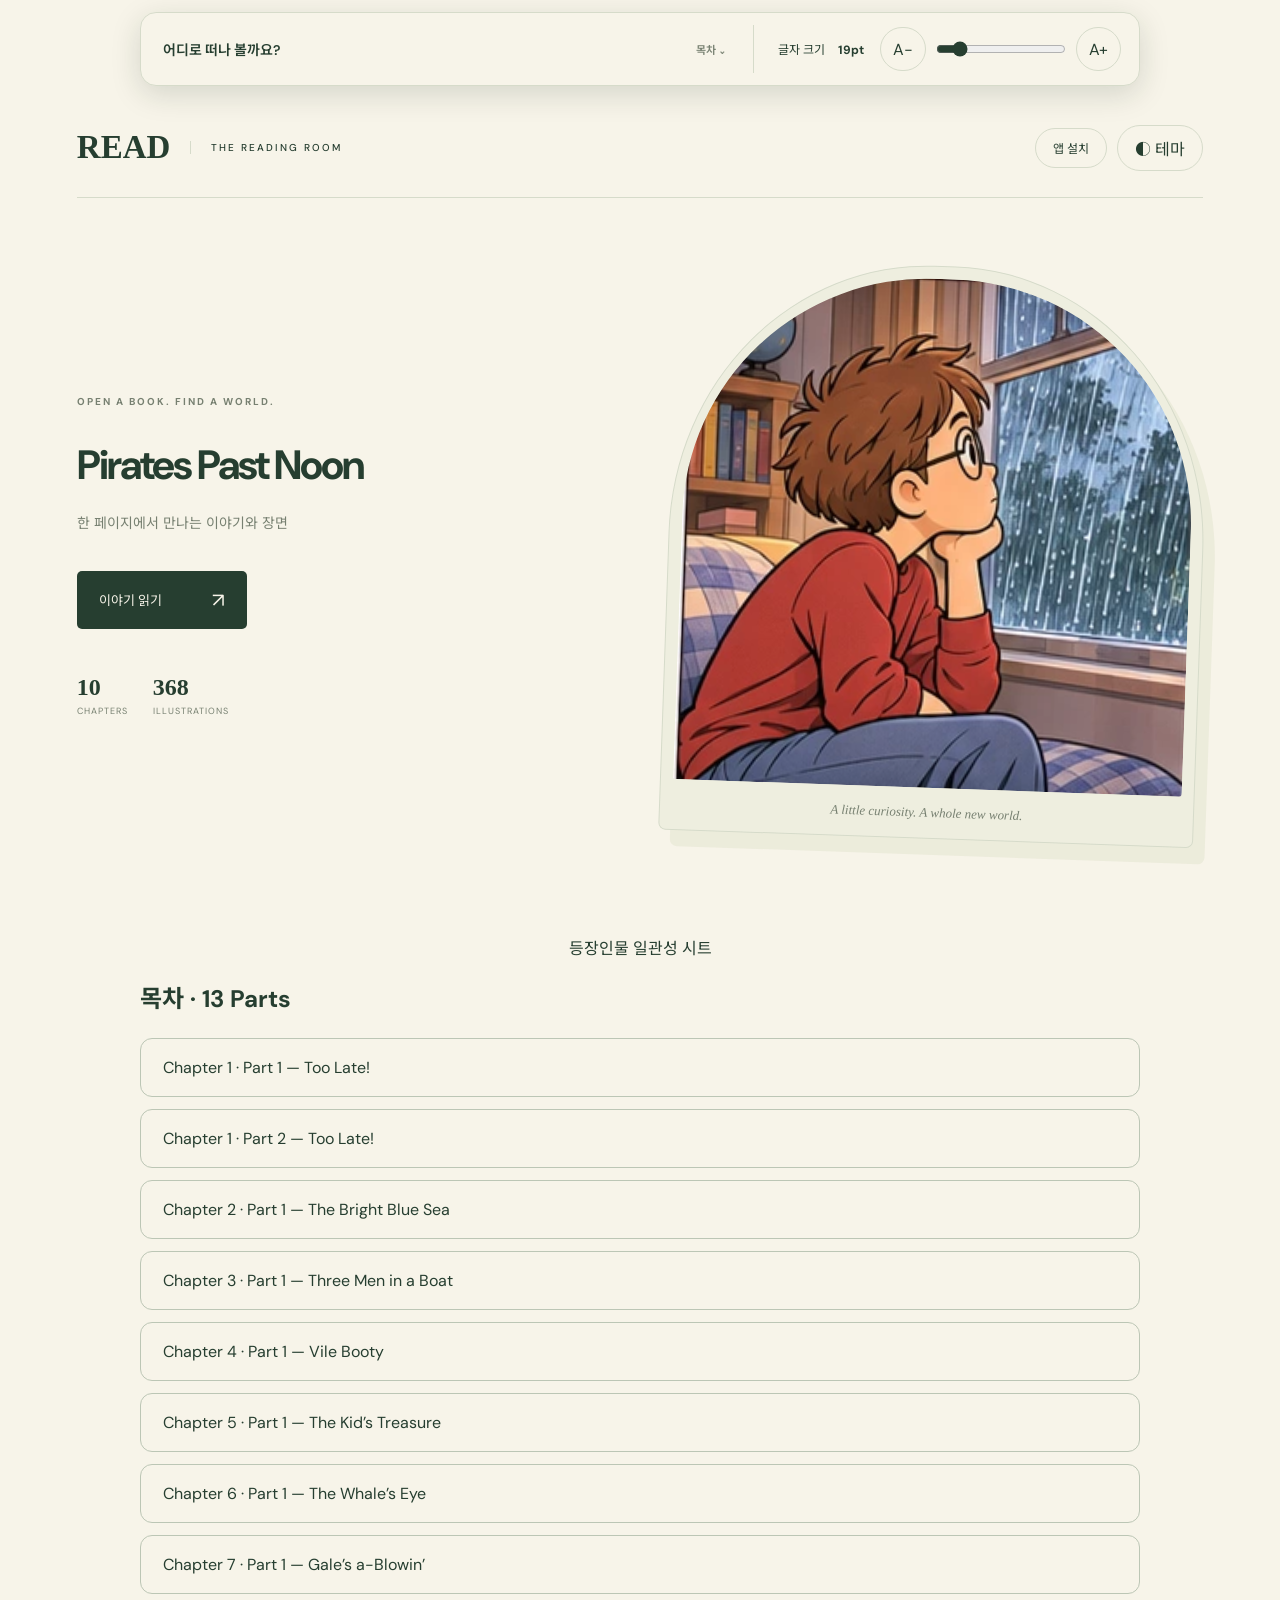
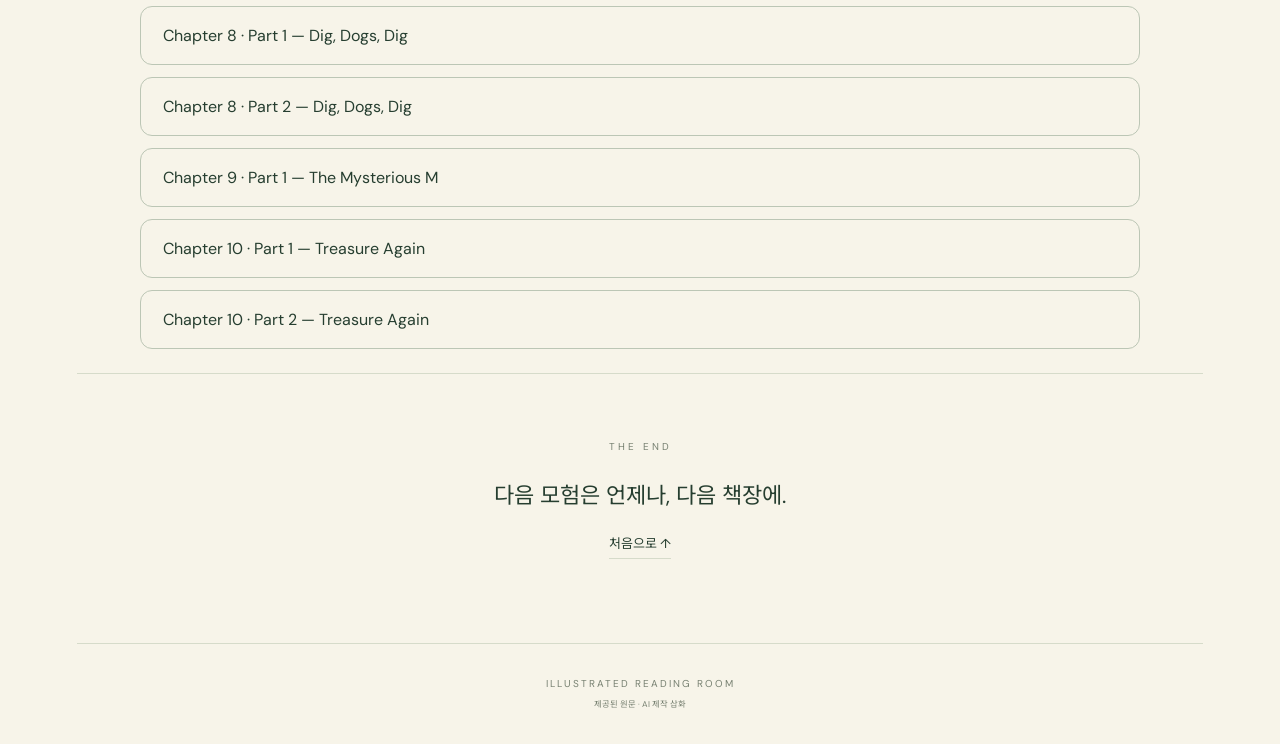
==== commit f86a80dd: "Add farewell scenes 353-368 and correct Jack round glasses" ====
--- a/index.html
+++ b/index.html
@@ -1,6 +1,6 @@
 <!DOCTYPE html>
 
-<html data-story-id="mth04-reading-room" lang="ko"><head><meta charset="utf-8"/><meta content="width=device-width,initial-scale=1,viewport-fit=cover" name="viewport"/><meta content="#263e30" name="theme-color"/><meta content="한 페이지에서 만나는 이야기와 장면" name="description"/><title>Pirates Past Noon · Illustrated Reader</title><link href="style.css?v=b53ebdf6a17c" rel="stylesheet"/><script defer="" src="app.js?v=b53ebdf6a17c"></script><script defer="" src="pwa.js?v=b53ebdf6a17c"></script><link href="manifest.webmanifest" rel="manifest"/><meta content="yes" name="mobile-web-app-capable"/><meta content="yes" name="apple-mobile-web-app-capable"/><meta content="Pirates Past Noon" name="apple-mobile-web-app-title"/><meta content="black-translucent" name="apple-mobile-web-app-status-bar-style"/><link href="assets/app-icon-180.png" rel="apple-touch-icon"/><link href="assets/app-icon-192.png" rel="icon" sizes="192x192" type="image/png"/><link href="learning.css" rel="stylesheet"/><script defer="" src="learning.js"></script></head>
+<html data-story-id="mth04-reading-room" lang="ko"><head><meta charset="utf-8"/><meta content="width=device-width,initial-scale=1,viewport-fit=cover" name="viewport"/><meta content="#263e30" name="theme-color"/><meta content="한 페이지에서 만나는 이야기와 장면" name="description"/><title>Pirates Past Noon · Illustrated Reader</title><link href="style.css?v=9a1f6a972554" rel="stylesheet"/><script defer="" src="app.js?v=9a1f6a972554"></script><script defer="" src="pwa.js?v=9a1f6a972554"></script><link href="manifest.webmanifest" rel="manifest"/><meta content="yes" name="mobile-web-app-capable"/><meta content="yes" name="apple-mobile-web-app-capable"/><meta content="Pirates Past Noon" name="apple-mobile-web-app-title"/><meta content="black-translucent" name="apple-mobile-web-app-status-bar-style"/><link href="assets/app-icon-180.png" rel="apple-touch-icon"/><link href="assets/app-icon-192.png" rel="icon" sizes="192x192" type="image/png"/><link href="learning.css" rel="stylesheet"/><script defer="" src="learning.js"></script></head>
 <body><a class="skip" href="part-01-01.html">본문으로 이동</a><div aria-label="독서 도구" class="floating-reader" id="floating-reader" role="region"><details class="chapter-menu" id="chapter-menu"><summary>어디로 떠나 볼까요?<span aria-hidden="true">목차 ⌄</span></summary><nav aria-label="전체 이야기 목차" class="toc"><a href="part-01-01.html">Chapter 1 · Part 1 — Too Late!</a><a href="part-01-02.html">Chapter 1 · Part 2 — Too Late!</a><a href="part-02-01.html">Chapter 2 · Part 1 — The Bright Blue Sea</a><a href="part-03-01.html">Chapter 3 · Part 1 — Three Men in a Boat</a><a href="part-04-01.html">Chapter 4 · Part 1 — Vile Booty</a><a href="part-05-01.html">Chapter 5 · Part 1 — The Kid’s Treasure</a><a href="part-06-01.html">Chapter 6 · Part 1 — The Whale’s Eye</a><a href="part-07-01.html">Chapter 7 · Part 1 — Gale’s a-Blowin’</a><a href="part-08-01.html">Chapter 8 · Part 1 — Dig, Dogs, Dig</a><a href="part-08-02.html">Chapter 8 · Part 2 — Dig, Dogs, Dig</a><a href="part-09-01.html">Chapter 9 · Part 1 — The Mysterious M</a><a href="part-10-01.html">Chapter 10 · Part 1 — Treasure Again</a><a href="part-10-02.html">Chapter 10 · Part 2 — Treasure Again</a></nav></details><div class="reading-tools"><div><label for="font-size">글자 크기 <output for="font-size" id="font-value">19pt</output></label></div><div class="size-controls"><button aria-label="글자 크기 줄이기" id="smaller" type="button">A−</button><input aria-label="본문 글자 크기" id="font-size" max="50" min="14" step="1" type="range" value="19"/><button aria-label="글자 크기 늘리기" id="larger" type="button">A+</button></div></div></div>
-<div class="shell"><header class="topbar"><a class="brand" href="#">READ<span>THE READING ROOM</span></a><button id="install-app" type="button">앱 설치</button><button aria-label="어두운 테마로 전환" id="theme" type="button">◐ <span>테마</span></button></header><main><div class="hero"><div class="hero-copy"><span class="eyebrow">OPEN A BOOK. FIND A WORLD.</span><h1 lang="en">Pirates Past Noon</h1><p class="hero-desc">한 페이지에서 만나는 이야기와 장면</p><a class="start" href="part-01-01.html">이야기 읽기 <span>↗</span></a><div class="stats"><span><b>10</b> CHAPTERS</span><span><b>352</b> ILLUSTRATIONS</span></div></div><div class="hero-art"><img alt="Jack watches the rain from his bedroom." height="306" src="assets/scene-0001.webp?v=b53ebdf6a17c" width="304"/><span class="art-note">A little curiosity. A whole new world.</span></div></div><p class="reader-links"><a href="characters.html">등장인물 일관성 시트</a></p><article><h2>목차 · 13 Parts</h2><nav class="part-index"><a href="part-01-01.html">Chapter 1 · Part 1 — Too Late!</a><a href="part-01-02.html">Chapter 1 · Part 2 — Too Late!</a><a href="part-02-01.html">Chapter 2 · Part 1 — The Bright Blue Sea</a><a href="part-03-01.html">Chapter 3 · Part 1 — Three Men in a Boat</a><a href="part-04-01.html">Chapter 4 · Part 1 — Vile Booty</a><a href="part-05-01.html">Chapter 5 · Part 1 — The Kid’s Treasure</a><a href="part-06-01.html">Chapter 6 · Part 1 — The Whale’s Eye</a><a href="part-07-01.html">Chapter 7 · Part 1 — Gale’s a-Blowin’</a><a href="part-08-01.html">Chapter 8 · Part 1 — Dig, Dogs, Dig</a><a href="part-08-02.html">Chapter 8 · Part 2 — Dig, Dogs, Dig</a><a href="part-09-01.html">Chapter 9 · Part 1 — The Mysterious M</a><a href="part-10-01.html">Chapter 10 · Part 1 — Treasure Again</a><a href="part-10-02.html">Chapter 10 · Part 2 — Treasure Again</a></nav></article><div class="end-note"><span>THE END</span><p>다음 모험은 언제나, 다음 책장에.</p><a href="#">처음으로 ↑</a></div></main><footer>ILLUSTRATED READING ROOM<br/><small>제공된 원문 · AI 제작 삽화</small></footer></div>
+<div class="shell"><header class="topbar"><a class="brand" href="#">READ<span>THE READING ROOM</span></a><button id="install-app" type="button">앱 설치</button><button aria-label="어두운 테마로 전환" id="theme" type="button">◐ <span>테마</span></button></header><main><div class="hero"><div class="hero-copy"><span class="eyebrow">OPEN A BOOK. FIND A WORLD.</span><h1 lang="en">Pirates Past Noon</h1><p class="hero-desc">한 페이지에서 만나는 이야기와 장면</p><a class="start" href="part-01-01.html">이야기 읽기 <span>↗</span></a><div class="stats"><span><b>10</b> CHAPTERS</span><span><b>368</b> ILLUSTRATIONS</span></div></div><div class="hero-art"><img alt="Jack watches the rain from his bedroom." height="306" src="assets/scene-0001.webp?v=9a1f6a972554" width="304"/><span class="art-note">A little curiosity. A whole new world.</span></div></div><p class="reader-links"><a href="characters.html">등장인물 일관성 시트</a></p><article><h2>목차 · 13 Parts</h2><nav class="part-index"><a href="part-01-01.html">Chapter 1 · Part 1 — Too Late!</a><a href="part-01-02.html">Chapter 1 · Part 2 — Too Late!</a><a href="part-02-01.html">Chapter 2 · Part 1 — The Bright Blue Sea</a><a href="part-03-01.html">Chapter 3 · Part 1 — Three Men in a Boat</a><a href="part-04-01.html">Chapter 4 · Part 1 — Vile Booty</a><a href="part-05-01.html">Chapter 5 · Part 1 — The Kid’s Treasure</a><a href="part-06-01.html">Chapter 6 · Part 1 — The Whale’s Eye</a><a href="part-07-01.html">Chapter 7 · Part 1 — Gale’s a-Blowin’</a><a href="part-08-01.html">Chapter 8 · Part 1 — Dig, Dogs, Dig</a><a href="part-08-02.html">Chapter 8 · Part 2 — Dig, Dogs, Dig</a><a href="part-09-01.html">Chapter 9 · Part 1 — The Mysterious M</a><a href="part-10-01.html">Chapter 10 · Part 1 — Treasure Again</a><a href="part-10-02.html">Chapter 10 · Part 2 — Treasure Again</a></nav></article><div class="end-note"><span>THE END</span><p>다음 모험은 언제나, 다음 책장에.</p><a href="#">처음으로 ↑</a></div></main><footer>ILLUSTRATED READING ROOM<br/><small>제공된 원문 · AI 제작 삽화</small></footer></div>
 <dialog aria-labelledby="install-title" id="install-help"><h2 id="install-title">내 독서 앱으로 설치하기</h2><p id="install-instructions"></p><p class="install-note">설치 후 홈 화면이나 바탕 화면의 앱 아이콘을 눌러 열어 주세요.</p><div class="install-buttons"><button hidden="" id="read-fullscreen" type="button">전체화면으로 읽기</button><form method="dialog"><button>닫기</button></form></div></dialog></body></html>
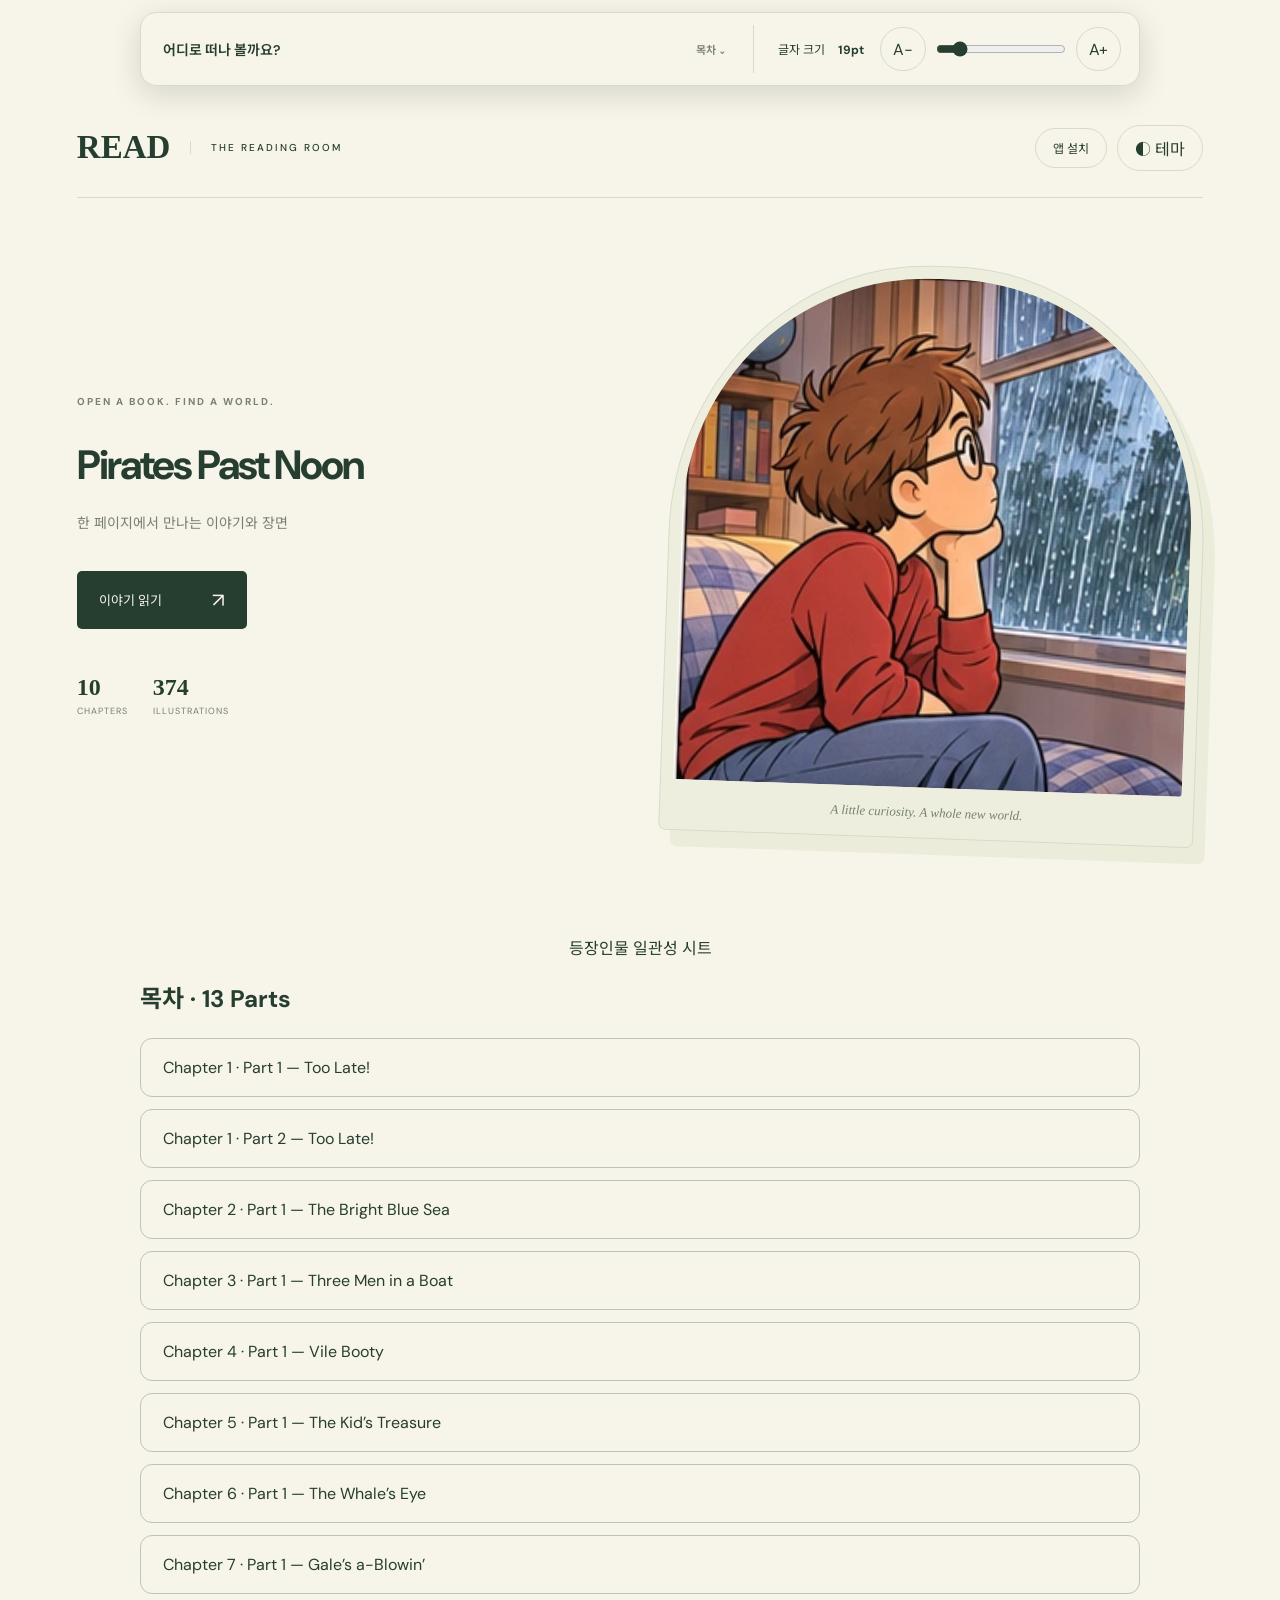
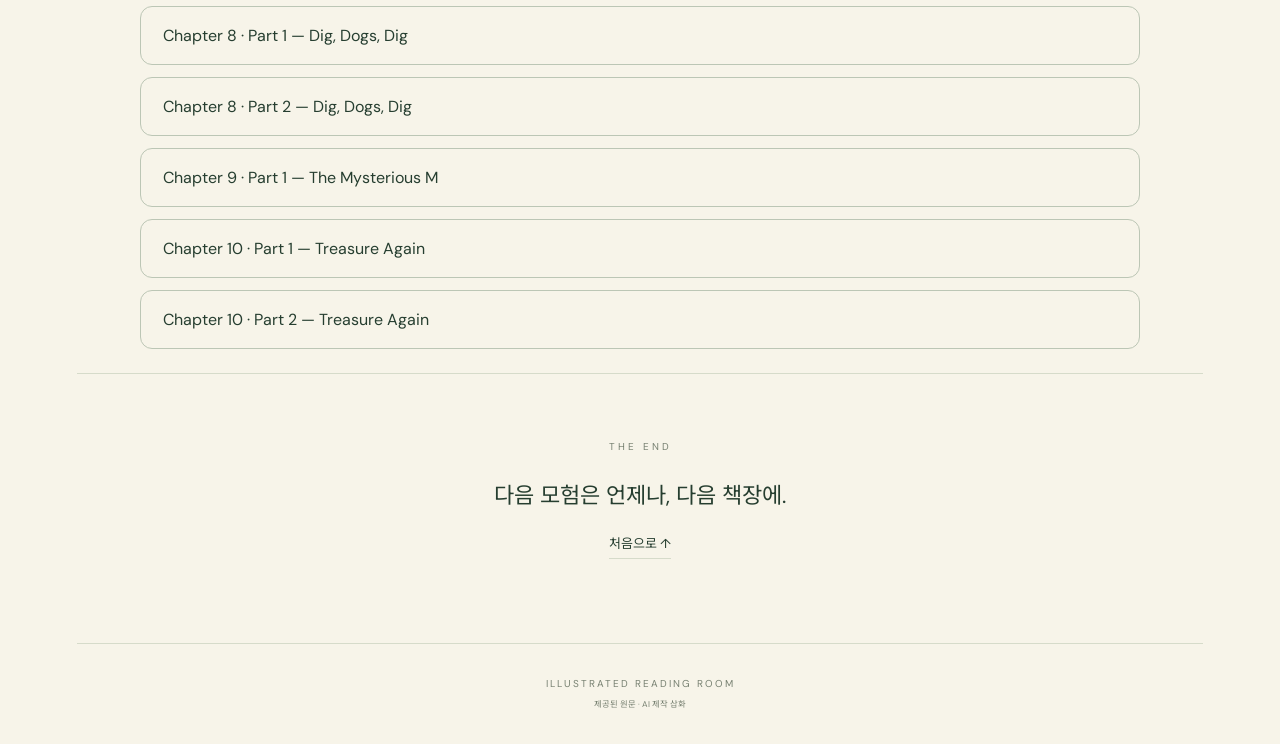
==== commit 003146de: "Complete all 374 planned story illustrations with final homecoming" ====
--- a/index.html
+++ b/index.html
@@ -1,6 +1,6 @@
 <!DOCTYPE html>
 
-<html data-story-id="mth04-reading-room" lang="ko"><head><meta charset="utf-8"/><meta content="width=device-width,initial-scale=1,viewport-fit=cover" name="viewport"/><meta content="#263e30" name="theme-color"/><meta content="한 페이지에서 만나는 이야기와 장면" name="description"/><title>Pirates Past Noon · Illustrated Reader</title><link href="style.css?v=9a1f6a972554" rel="stylesheet"/><script defer="" src="app.js?v=9a1f6a972554"></script><script defer="" src="pwa.js?v=9a1f6a972554"></script><link href="manifest.webmanifest" rel="manifest"/><meta content="yes" name="mobile-web-app-capable"/><meta content="yes" name="apple-mobile-web-app-capable"/><meta content="Pirates Past Noon" name="apple-mobile-web-app-title"/><meta content="black-translucent" name="apple-mobile-web-app-status-bar-style"/><link href="assets/app-icon-180.png" rel="apple-touch-icon"/><link href="assets/app-icon-192.png" rel="icon" sizes="192x192" type="image/png"/><link href="learning.css" rel="stylesheet"/><script defer="" src="learning.js"></script></head>
+<html data-story-id="mth04-reading-room" lang="ko"><head><meta charset="utf-8"/><meta content="width=device-width,initial-scale=1,viewport-fit=cover" name="viewport"/><meta content="#263e30" name="theme-color"/><meta content="한 페이지에서 만나는 이야기와 장면" name="description"/><title>Pirates Past Noon · Illustrated Reader</title><link href="style.css?v=e98a9d8c6372" rel="stylesheet"/><script defer="" src="app.js?v=e98a9d8c6372"></script><script defer="" src="pwa.js?v=e98a9d8c6372"></script><link href="manifest.webmanifest" rel="manifest"/><meta content="yes" name="mobile-web-app-capable"/><meta content="yes" name="apple-mobile-web-app-capable"/><meta content="Pirates Past Noon" name="apple-mobile-web-app-title"/><meta content="black-translucent" name="apple-mobile-web-app-status-bar-style"/><link href="assets/app-icon-180.png" rel="apple-touch-icon"/><link href="assets/app-icon-192.png" rel="icon" sizes="192x192" type="image/png"/><link href="learning.css" rel="stylesheet"/><script defer="" src="learning.js"></script></head>
 <body><a class="skip" href="part-01-01.html">본문으로 이동</a><div aria-label="독서 도구" class="floating-reader" id="floating-reader" role="region"><details class="chapter-menu" id="chapter-menu"><summary>어디로 떠나 볼까요?<span aria-hidden="true">목차 ⌄</span></summary><nav aria-label="전체 이야기 목차" class="toc"><a href="part-01-01.html">Chapter 1 · Part 1 — Too Late!</a><a href="part-01-02.html">Chapter 1 · Part 2 — Too Late!</a><a href="part-02-01.html">Chapter 2 · Part 1 — The Bright Blue Sea</a><a href="part-03-01.html">Chapter 3 · Part 1 — Three Men in a Boat</a><a href="part-04-01.html">Chapter 4 · Part 1 — Vile Booty</a><a href="part-05-01.html">Chapter 5 · Part 1 — The Kid’s Treasure</a><a href="part-06-01.html">Chapter 6 · Part 1 — The Whale’s Eye</a><a href="part-07-01.html">Chapter 7 · Part 1 — Gale’s a-Blowin’</a><a href="part-08-01.html">Chapter 8 · Part 1 — Dig, Dogs, Dig</a><a href="part-08-02.html">Chapter 8 · Part 2 — Dig, Dogs, Dig</a><a href="part-09-01.html">Chapter 9 · Part 1 — The Mysterious M</a><a href="part-10-01.html">Chapter 10 · Part 1 — Treasure Again</a><a href="part-10-02.html">Chapter 10 · Part 2 — Treasure Again</a></nav></details><div class="reading-tools"><div><label for="font-size">글자 크기 <output for="font-size" id="font-value">19pt</output></label></div><div class="size-controls"><button aria-label="글자 크기 줄이기" id="smaller" type="button">A−</button><input aria-label="본문 글자 크기" id="font-size" max="50" min="14" step="1" type="range" value="19"/><button aria-label="글자 크기 늘리기" id="larger" type="button">A+</button></div></div></div>
-<div class="shell"><header class="topbar"><a class="brand" href="#">READ<span>THE READING ROOM</span></a><button id="install-app" type="button">앱 설치</button><button aria-label="어두운 테마로 전환" id="theme" type="button">◐ <span>테마</span></button></header><main><div class="hero"><div class="hero-copy"><span class="eyebrow">OPEN A BOOK. FIND A WORLD.</span><h1 lang="en">Pirates Past Noon</h1><p class="hero-desc">한 페이지에서 만나는 이야기와 장면</p><a class="start" href="part-01-01.html">이야기 읽기 <span>↗</span></a><div class="stats"><span><b>10</b> CHAPTERS</span><span><b>368</b> ILLUSTRATIONS</span></div></div><div class="hero-art"><img alt="Jack watches the rain from his bedroom." height="306" src="assets/scene-0001.webp?v=9a1f6a972554" width="304"/><span class="art-note">A little curiosity. A whole new world.</span></div></div><p class="reader-links"><a href="characters.html">등장인물 일관성 시트</a></p><article><h2>목차 · 13 Parts</h2><nav class="part-index"><a href="part-01-01.html">Chapter 1 · Part 1 — Too Late!</a><a href="part-01-02.html">Chapter 1 · Part 2 — Too Late!</a><a href="part-02-01.html">Chapter 2 · Part 1 — The Bright Blue Sea</a><a href="part-03-01.html">Chapter 3 · Part 1 — Three Men in a Boat</a><a href="part-04-01.html">Chapter 4 · Part 1 — Vile Booty</a><a href="part-05-01.html">Chapter 5 · Part 1 — The Kid’s Treasure</a><a href="part-06-01.html">Chapter 6 · Part 1 — The Whale’s Eye</a><a href="part-07-01.html">Chapter 7 · Part 1 — Gale’s a-Blowin’</a><a href="part-08-01.html">Chapter 8 · Part 1 — Dig, Dogs, Dig</a><a href="part-08-02.html">Chapter 8 · Part 2 — Dig, Dogs, Dig</a><a href="part-09-01.html">Chapter 9 · Part 1 — The Mysterious M</a><a href="part-10-01.html">Chapter 10 · Part 1 — Treasure Again</a><a href="part-10-02.html">Chapter 10 · Part 2 — Treasure Again</a></nav></article><div class="end-note"><span>THE END</span><p>다음 모험은 언제나, 다음 책장에.</p><a href="#">처음으로 ↑</a></div></main><footer>ILLUSTRATED READING ROOM<br/><small>제공된 원문 · AI 제작 삽화</small></footer></div>
+<div class="shell"><header class="topbar"><a class="brand" href="#">READ<span>THE READING ROOM</span></a><button id="install-app" type="button">앱 설치</button><button aria-label="어두운 테마로 전환" id="theme" type="button">◐ <span>테마</span></button></header><main><div class="hero"><div class="hero-copy"><span class="eyebrow">OPEN A BOOK. FIND A WORLD.</span><h1 lang="en">Pirates Past Noon</h1><p class="hero-desc">한 페이지에서 만나는 이야기와 장면</p><a class="start" href="part-01-01.html">이야기 읽기 <span>↗</span></a><div class="stats"><span><b>10</b> CHAPTERS</span><span><b>374</b> ILLUSTRATIONS</span></div></div><div class="hero-art"><img alt="Jack watches the rain from his bedroom." height="306" src="assets/scene-0001.webp?v=e98a9d8c6372" width="304"/><span class="art-note">A little curiosity. A whole new world.</span></div></div><p class="reader-links"><a href="characters.html">등장인물 일관성 시트</a></p><article><h2>목차 · 13 Parts</h2><nav class="part-index"><a href="part-01-01.html">Chapter 1 · Part 1 — Too Late!</a><a href="part-01-02.html">Chapter 1 · Part 2 — Too Late!</a><a href="part-02-01.html">Chapter 2 · Part 1 — The Bright Blue Sea</a><a href="part-03-01.html">Chapter 3 · Part 1 — Three Men in a Boat</a><a href="part-04-01.html">Chapter 4 · Part 1 — Vile Booty</a><a href="part-05-01.html">Chapter 5 · Part 1 — The Kid’s Treasure</a><a href="part-06-01.html">Chapter 6 · Part 1 — The Whale’s Eye</a><a href="part-07-01.html">Chapter 7 · Part 1 — Gale’s a-Blowin’</a><a href="part-08-01.html">Chapter 8 · Part 1 — Dig, Dogs, Dig</a><a href="part-08-02.html">Chapter 8 · Part 2 — Dig, Dogs, Dig</a><a href="part-09-01.html">Chapter 9 · Part 1 — The Mysterious M</a><a href="part-10-01.html">Chapter 10 · Part 1 — Treasure Again</a><a href="part-10-02.html">Chapter 10 · Part 2 — Treasure Again</a></nav></article><div class="end-note"><span>THE END</span><p>다음 모험은 언제나, 다음 책장에.</p><a href="#">처음으로 ↑</a></div></main><footer>ILLUSTRATED READING ROOM<br/><small>제공된 원문 · AI 제작 삽화</small></footer></div>
 <dialog aria-labelledby="install-title" id="install-help"><h2 id="install-title">내 독서 앱으로 설치하기</h2><p id="install-instructions"></p><p class="install-note">설치 후 홈 화면이나 바탕 화면의 앱 아이콘을 눌러 열어 주세요.</p><div class="install-buttons"><button hidden="" id="read-fullscreen" type="button">전체화면으로 읽기</button><form method="dialog"><button>닫기</button></form></div></dialog></body></html>
